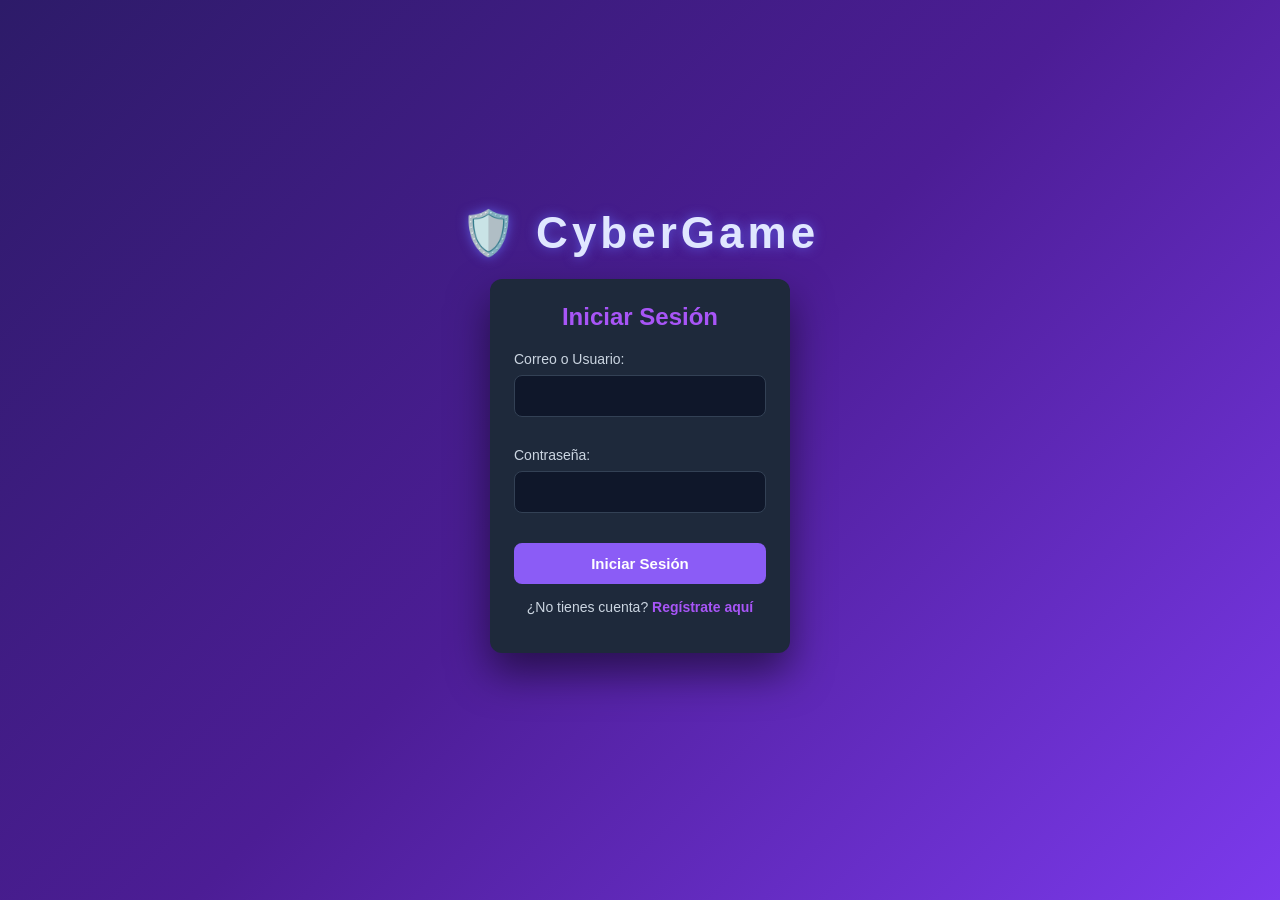
==== login.html @ d9fd7ef6 "Add files via upload" ====
<!DOCTYPE html>
<html lang="es">
<head>
    <meta charset="UTF-8">
    <meta name="viewport" content="width=device-width, initial-scale=1.0">
    <title>CyberGame - Login</title>
    <link rel="stylesheet" href="style.css">
</head>
<body>
    <div class="container">
        <h1 id="main-title">🛡️ CyberGame</h1>
        
        <div class="card">
            <h2>Iniciar Sesión</h2>
            
            <form id="loginForm" method="POST" action="login.php">
                <div class="form-group">
                    <label for="identidad">Correo o Usuario:</label>
                    <input type="text" id="identidad" name="identidad" required>
                </div>

                <div class="form-group">
                    <label for="password">Contraseña:</label>
                    <input type="password" id="password" name="password" required>
                </div>

                <button type="submit" class="btn">Iniciar Sesión</button>
            </form>

            <p class="toggle-text">
                ¿No tienes cuenta? <a href="register.html">Regístrate aquí</a>
            </p>
        </div>

        <div id="error-message" style="color: #ff6b6b; text-align: center; margin-top: 20px;"></div>
    </div>

    <script>
        (function mostrarErrorDesdeURL() {
            const params = new URLSearchParams(window.location.search);
            const error = params.get('error');
            if (!error) return;

            const errorElement = document.getElementById('error-message');
            errorElement.textContent = error;
        })();
    </script>
</body>
</html>
---- style.css ----
* {
    box-sizing: border-box;
    font-family: 'Segoe UI', Tahoma, sans-serif;
}

/* Fondo degradado, centrado total del contenido */
body {
    margin: 0;
    min-height: 100vh;
    background: linear-gradient(135deg, #2d1b69, #4c1d95, #7c3aed);
    display: flex;
    flex-direction: column;
    align-items: center;
    justify-content: center;
    gap: 20px;
    padding: 20px;
}


/* Título grande del sistema / juego */
#main-title {
    font-size: 44px;
    font-weight: 900;
    color: #e0e7ff;
    margin: 0;
    text-shadow: 0 0 12px rgba(99, 102, 241, 0.8);
    letter-spacing: 4px;
}

/* ================================
   CONTENEDOR PRINCIPAL (CARD)
   ================================ */

/* Caja principal para login, registro, configuración */
.card {
    background: #1e293b;
    width: 300px;
    padding: 24px;
    border-radius: 12px;
    box-shadow: 0 20px 40px rgba(0,0,0,0.5);
    color: white;
}

/* Títulos y subtítulos */
.title {
    text-align: center;
    font-size: 26px;
    font-weight: bold;
    color: #a855f7;
    margin-bottom: 5px;
}

.subtitle {
    text-align: center;
    font-size: 16px;
    margin-bottom: 25px;
}

input {
    width: 100%;
    padding: 12px;
    margin-bottom: 15px;
    border-radius: 8px;
    border: none;
    background: #0f172a;
    color: white;
    font-size: 14px;
}

input::placeholder {
    color: #94a3b8;
}

/* ================================
   BOTONES
   ================================ */

/* Botón principal */
button {
    width: 100%;
    padding: 12px;
    border: none;
    border-radius: 8px;
    background: #8b5cf6;
    color: white;
    font-size: 15px;
    font-weight: bold;
    cursor: pointer;
    transition: background 0.3s;
}

/* Hover del botón */
button:hover {
    background: #7c3aed;
}

/* ================================
   ENLACES TIPO TEXTO
   ================================ */

/* Texto clickeable para cambiar vistas */
.link {
    text-align: center;
    margin-top: 15px;
    font-size: 14px;
    color: #c4b5fd;
    cursor: pointer;
}

/* Hover del link */
.link:hover {
    text-decoration: underline;
}

/* ================================
   UTILIDAD PARA OCULTAR ELEMENTOS
   ================================ */

/* Clase para ocultar secciones */
.hidden {
    display: none;
}

/* Estadísticas */
.stat-row {
    display: flex;
    align-items: center;
    justify-content: space-between;
    margin-bottom: 12px;
    gap: 10px;
}

.stat-row label {
    flex: 0 0 40%;
    font-size: 18px;
    font-weight: 600;
    color: #f8fafc;
}

.stat-row-controls {
    display: flex;
    align-items: center;
    gap: 8px;
    flex: 1;
    justify-content: flex-end;
}

.stat-input-group {
    display: flex;
    align-items: center;
    background: #0f172a;
    border: 1px solid #334155;
    border-radius: 8px;
    padding: 8px;
    gap: 6px;
    min-width: 140px;
    max-width: 170px;
}

.stat-input-group input {
    width: 100%;
    border: none;
    background: transparent;
    padding: 0 10px;
    color: white;
    font-size: 18px;
    font-weight: 600;
    text-align: center;
    outline: none;
    appearance: textfield;
    -webkit-appearance: none;
    -moz-appearance: textfield;
}

/* ================================
   ELIMINAR SPINNERS NATIVOS
   ================================ */

/* Quita flechas por defecto del input number */
input[type=number]::-webkit-outer-spin-button,
input[type=number]::-webkit-inner-spin-button,
.stat-input-group input[type=number]::-webkit-outer-spin-button,
.stat-input-group input[type=number]::-webkit-inner-spin-button {
    -webkit-appearance: none;
    display: none;
    margin: 0;
}

input[type=number]::-moz-number-spin-box {
    display: none;
}

input[type=number]::-moz-focus-inner {
    border: 0;
}

/* ================================
   FLECHAS PERSONALIZADAS
   ================================ */

/* Contenedor de botones subir/bajar */
.number-arrows {
    display: flex;
    flex-direction: column;
    align-items: center;
    justify-content: center;
    gap: 2px;
    background: #334155;
    border-radius: 8px;
    padding: 3px;
    min-width: 30px;
}

/* Botones individuales */
.number-arrows button {
    width: 24px;
    height: 20px;
    border: none;
    border-radius: 4px;
    background: #0f172a;
    color: #e2e8f0;
    cursor: pointer;
    font-size: 12px;
    padding: 0;
    line-height: 1;
}

/* Hover de flechas */
.number-arrows button:hover {
    background: #212f49;
}

/* ================================
   PANEL DE AJUSTE CON SELECT
   ================================ */

/* Contenedor del select */
.adjust-panel {
    display: flex;
    align-items: center;
    gap: 10px;
    margin: 10px 0;
}

/* Select personalizado */
.adjust-panel select {
    flex: 1;
    border-radius: 8px;
    border: 1px solid #334155;
    background: #0f172a;
    color: white;
    padding: 8px;
}

/* ================================
   UNIDADES Y TEXTO FINAL
   ================================ */

/* Unidad de medida del input */
.stat-input-group .unit {
    color: #94a3b8;
    font-size: 14px;
    margin-left: 4px;
    white-space: nowrap;
}

/* Texto pequeño inferior */
.footer-text {
    text-align: center;
    margin-top: 20px;
    font-size: 12px;
    color: #94a3b8;
}

/* ================================
   MENÚ PRINCIPAL
   ================================ */

/* Contenedor del menú */
.menu-opciones {
    display: flex;
    flex-direction: column;
    gap: 12px;
    margin: 25px 0;
}

/* Botones del menú */
.menu-btn {
    display: flex;
    align-items: center;
    justify-content: center;
    gap: 10px;
    width: 100%;
    padding: 14px;
    border: none;
    border-radius: 8px;
    background: linear-gradient(135deg, #8b5cf6, #7c3aed);
    color: white;
    font-size: 16px;
    font-weight: 600;
    cursor: pointer;
    transition: all 0.3s ease;
    box-shadow: 0 4px 12px rgba(139, 92, 246, 0.3);
}

/* Hover del botón menú */
.menu-btn:hover {
    background: linear-gradient(135deg, #9d70f9, #8b5cf6);
    transform: translateY(-2px);
    box-shadow: 0 6px 16px rgba(139, 92, 246, 0.5);
}

/* Botón cerrar sesión */
.logout-btn {
    background: linear-gradient(135deg, #ef4444, #dc2626);
    box-shadow: 0 4px 12px rgba(239, 68, 68, 0.3);
}

/* Hover del botón cerrar sesión */
.logout-btn:hover {
    background: linear-gradient(135deg, #f87171, #ef4444);
    box-shadow: 0 6px 16px rgba(239, 68, 68, 0.5);
}

/* Emoji del menú */
.menu-btn span {
    font-size: 18px;
}

/* ================================
   FORMULARIOS
   ================================ */

/* Contenedor general */
.container {
    display: flex;
    flex-direction: column;
    align-items: center;
    gap: 20px;
}

/* Grupo de formulario */
.form-group {
    margin-bottom: 15px;
}

/* Label personalizado */
.form-group label {
    display: block;
    margin-bottom: 8px;
    font-size: 14px;
    color: #cbd5e1;
    font-weight: 500;
}

/* Inputs en formularios */
.form-group input {
    width: 100%;
    padding: 12px;
    border-radius: 8px;
    border: 1px solid #334155;
    background: #0f172a;
    color: white;
    font-size: 14px;
    transition: border-color 0.3s;
}

.form-group input:focus {
    outline: none;
    border-color: #8b5cf6;
    box-shadow: 0 0 8px rgba(139, 92, 246, 0.3);
}

/* Título h2 en card */
.card h2 {
    text-align: center;
    font-size: 24px;
    color: #a855f7;
    margin: 0 0 20px 0;
}

/* Enlace toggle (Login/Registro) */
.toggle-text {
    text-align: center;
    margin-top: 15px;
    font-size: 14px;
    color: #cbd5e1;
}

.toggle-text a {
    color: #a855f7;
    text-decoration: none;
    font-weight: 600;
    transition: color 0.3s;
}

.toggle-text a:hover {
    color: #c084fc;
    text-decoration: underline;
}
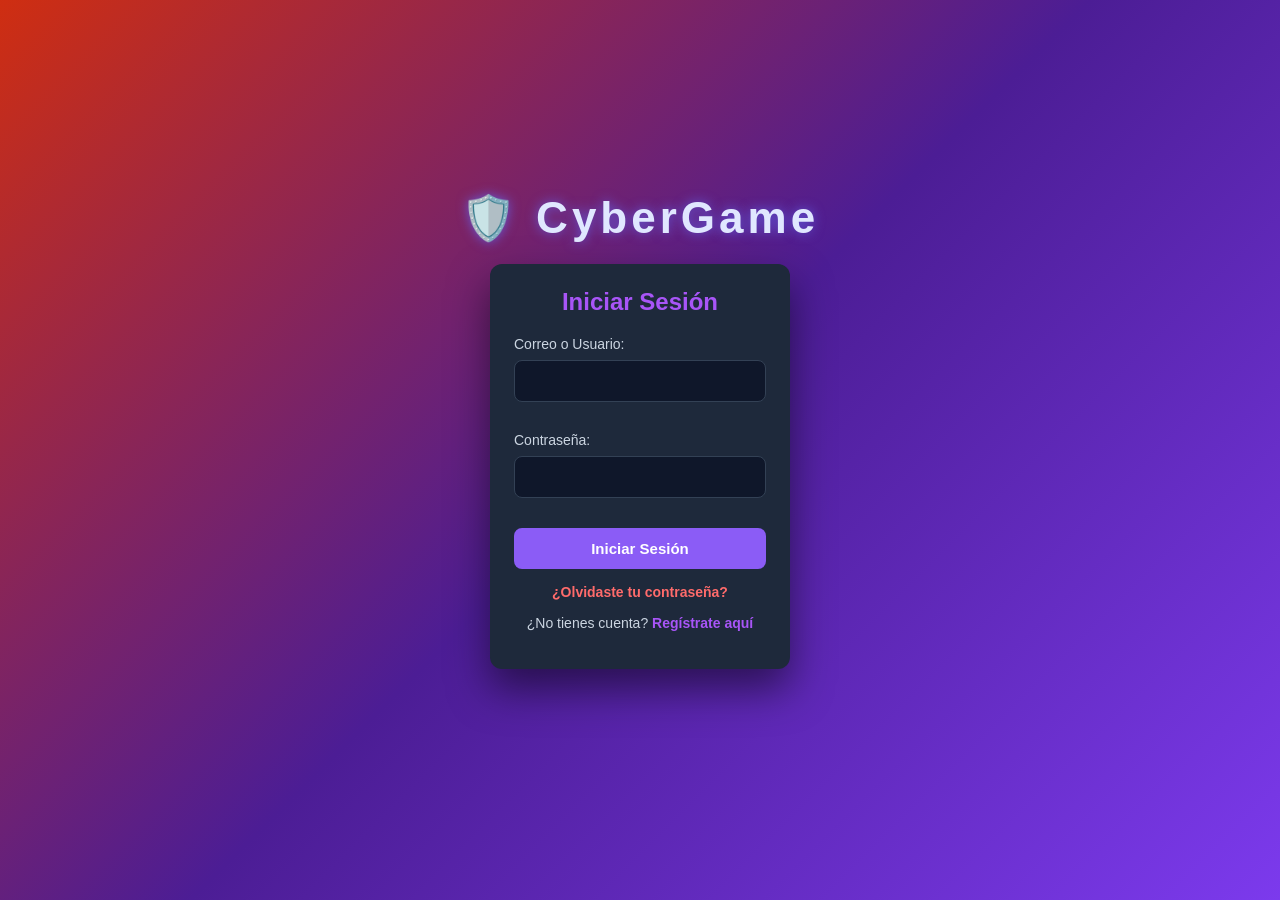
==== commit ca56fcb4: "si" ====
--- a/login.html
+++ b/login.html
@@ -25,6 +25,10 @@
                 </div>
 
                 <button type="submit" class="btn">Iniciar Sesión</button>
+            
+            <p class="toggle-text" style="margin-top: 15px;">
+                <a href="forgot.html" style="color: #ff6b6b; cursor: pointer;">¿Olvidaste tu contraseña?</a>
+            </p>
             </form>
 
             <p class="toggle-text">
--- a/style.css
+++ b/style.css
@@ -7,7 +7,7 @@
 body {
     margin: 0;
     min-height: 100vh;
-    background: linear-gradient(135deg, #2d1b69, #4c1d95, #7c3aed);
+    background: linear-gradient(135deg, #cf2e11, #4c1d95, #7c3aed);
     display: flex;
     flex-direction: column;
     align-items: center;
@@ -76,7 +76,7 @@
    ================================ */
 
 /* Botón principal */
-button {
+.btn, button[type="submit"], button[type="button"]:not(.card-controls button) {
     width: 100%;
     padding: 12px;
     border: none;
@@ -90,7 +90,7 @@
 }
 
 /* Hover del botón */
-button:hover {
+.btn:hover, button[type="submit"]:hover, button[type="button"]:not(.card-controls button):hover {
     background: #7c3aed;
 }
 
@@ -121,55 +121,13 @@
     display: none;
 }
 
-/* Estadísticas */
-.stat-row {
-    display: flex;
-    align-items: center;
-    justify-content: space-between;
-    margin-bottom: 12px;
-    gap: 10px;
-}
-
-.stat-row label {
-    flex: 0 0 40%;
-    font-size: 18px;
-    font-weight: 600;
-    color: #f8fafc;
-}
-
-.stat-row-controls {
-    display: flex;
-    align-items: center;
-    gap: 8px;
-    flex: 1;
-    justify-content: flex-end;
-}
-
-.stat-input-group {
-    display: flex;
-    align-items: center;
-    background: #0f172a;
-    border: 1px solid #334155;
-    border-radius: 8px;
-    padding: 8px;
-    gap: 6px;
-    min-width: 140px;
-    max-width: 170px;
-}
-
-.stat-input-group input {
-    width: 100%;
-    border: none;
-    background: transparent;
-    padding: 0 10px;
-    color: white;
-    font-size: 18px;
-    font-weight: 600;
-    text-align: center;
-    outline: none;
-    appearance: textfield;
-    -webkit-appearance: none;
-    -moz-appearance: textfield;
+/* Pasos de recuperación de contraseña */
+.recovery-step {
+    display: block;
+}
+
+.recovery-step.hidden {
+    display: none;
 }
 
 /* ================================
@@ -178,9 +136,7 @@
 
 /* Quita flechas por defecto del input number */
 input[type=number]::-webkit-outer-spin-button,
-input[type=number]::-webkit-inner-spin-button,
-.stat-input-group input[type=number]::-webkit-outer-spin-button,
-.stat-input-group input[type=number]::-webkit-inner-spin-button {
+input[type=number]::-webkit-inner-spin-button {
     -webkit-appearance: none;
     display: none;
     margin: 0;
@@ -192,84 +148,6 @@
 
 input[type=number]::-moz-focus-inner {
     border: 0;
-}
-
-/* ================================
-   FLECHAS PERSONALIZADAS
-   ================================ */
-
-/* Contenedor de botones subir/bajar */
-.number-arrows {
-    display: flex;
-    flex-direction: column;
-    align-items: center;
-    justify-content: center;
-    gap: 2px;
-    background: #334155;
-    border-radius: 8px;
-    padding: 3px;
-    min-width: 30px;
-}
-
-/* Botones individuales */
-.number-arrows button {
-    width: 24px;
-    height: 20px;
-    border: none;
-    border-radius: 4px;
-    background: #0f172a;
-    color: #e2e8f0;
-    cursor: pointer;
-    font-size: 12px;
-    padding: 0;
-    line-height: 1;
-}
-
-/* Hover de flechas */
-.number-arrows button:hover {
-    background: #212f49;
-}
-
-/* ================================
-   PANEL DE AJUSTE CON SELECT
-   ================================ */
-
-/* Contenedor del select */
-.adjust-panel {
-    display: flex;
-    align-items: center;
-    gap: 10px;
-    margin: 10px 0;
-}
-
-/* Select personalizado */
-.adjust-panel select {
-    flex: 1;
-    border-radius: 8px;
-    border: 1px solid #334155;
-    background: #0f172a;
-    color: white;
-    padding: 8px;
-}
-
-/* ================================
-   UNIDADES Y TEXTO FINAL
-   ================================ */
-
-/* Unidad de medida del input */
-.stat-input-group .unit {
-    color: #94a3b8;
-    font-size: 14px;
-    margin-left: 4px;
-    white-space: nowrap;
-}
-
-/* Texto pequeño inferior */
-.footer-text {
-    text-align: center;
-    margin-top: 20px;
-    font-size: 12px;
-    color: #94a3b8;
 }
 
 /* ================================
@@ -397,4 +275,447 @@
 .toggle-text a:hover {
     color: #c084fc;
     text-decoration: underline;
+}
+
+/* ================================
+   HISTORIAL
+   ================================ */
+
+.history-body {
+    justify-content: flex-start;
+    align-items: stretch;
+    min-height: 100vh;
+}
+
+.history-page {
+    width: min(1180px, 100%);
+    gap: 18px;
+}
+
+.history-shell {
+    width: 100%;
+    padding: 24px;
+}
+
+.history-topbar {
+    display: flex;
+    justify-content: space-between;
+    align-items: flex-start;
+    gap: 16px;
+    margin-bottom: 18px;
+}
+
+.history-topbar h2,
+.history-panel-block h3,
+.history-panel-block h4 {
+    margin: 0;
+    color: #f8fafc;
+}
+
+.history-topbar p {
+    margin: 6px 0 0;
+    color: #cbd5e1;
+}
+
+.history-actions {
+    display: flex;
+    flex-direction: column;
+    gap: 10px;
+    min-width: 210px;
+}
+
+.history-actions .menu-btn {
+    text-decoration: none;
+}
+
+.history-menu {
+    display: grid;
+    grid-template-columns: repeat(4, minmax(0, 1fr));
+    gap: 10px;
+    margin-bottom: 18px;
+}
+
+.history-menu-item {
+    display: flex;
+    align-items: center;
+    justify-content: center;
+    text-align: center;
+    min-height: 56px;
+    padding: 12px;
+    border-radius: 10px;
+    background: #0f172a;
+    border: 1px solid #334155;
+    color: #e2e8f0;
+    text-decoration: none;
+    font-weight: 600;
+    cursor: pointer;
+    font: inherit;
+    appearance: none;
+    -webkit-appearance: none;
+    transition: transform 0.2s ease, border-color 0.2s ease;
+}
+
+.history-menu-item:hover,
+.history-menu-item.is-active {
+    transform: translateY(-1px);
+    border-color: #8b5cf6;
+}
+
+.history-summary-grid {
+    display: grid;
+    grid-template-columns: repeat(4, minmax(0, 1fr));
+    gap: 12px;
+    margin-bottom: 18px;
+}
+
+.history-summary-card,
+.history-landing-card,
+.history-action-card,
+.history-panel-block,
+.ranking-item {
+    background: #0f172a;
+    border: 1px solid #334155;
+    border-radius: 14px;
+    padding: 16px;
+}
+
+.history-summary-card span,
+.history-summary-card strong,
+.history-action-card span,
+.ranking-main span,
+.ranking-stats span,
+.event-kicker,
+.event-meta,
+.history-item-meta span,
+.history-item-stats span {
+    display: block;
+}
+
+.history-summary-card span,
+.history-action-card span,
+.ranking-main span,
+.ranking-stats span,
+.history-item-meta span,
+.history-item-stats span,
+.event-kicker,
+.event-meta,
+.event-date {
+    color: #94a3b8;
+    font-size: 12px;
+    text-transform: uppercase;
+    letter-spacing: 0.05em;
+}
+
+.history-summary-card strong {
+    margin-top: 8px;
+    font-size: 28px;
+    color: #f8fafc;
+}
+
+.history-landing {
+    display: grid;
+    gap: 14px;
+}
+
+.history-landing-grid,
+.ranking-list,
+.history-list,
+.history-events {
+    display: flex;
+    flex-direction: column;
+    gap: 12px;
+}
+
+.history-landing-grid {
+    display: grid;
+    grid-template-columns: repeat(3, minmax(0, 1fr));
+}
+
+.history-action-card {
+    text-decoration: none;
+    color: inherit;
+}
+
+.history-action-card strong {
+    display: block;
+    color: #f8fafc;
+    margin-bottom: 6px;
+}
+
+.history-panel-block {
+    margin-top: 14px;
+}
+
+.history-detail-summary {
+    display: grid;
+    grid-template-columns: repeat(4, minmax(0, 1fr));
+    gap: 12px;
+    margin-top: 12px;
+}
+
+.history-detail-summary-small {
+    grid-template-columns: repeat(6, minmax(0, 1fr));
+}
+
+.history-detail-summary div,
+.event-grid div,
+.ranking-stats div {
+    background: #111827;
+    border: 1px solid #334155;
+    border-radius: 12px;
+    padding: 12px;
+}
+
+.history-detail-summary strong,
+.event-grid strong,
+.ranking-stats strong {
+    display: block;
+    margin-top: 6px;
+    color: #f8fafc;
+    line-height: 1.4;
+}
+
+.history-item,
+.history-event,
+.ranking-item {
+    text-decoration: none;
+    color: inherit;
+}
+
+.history-item {
+    display: block;
+    background: #0f172a;
+    border: 1px solid #334155;
+    border-radius: 14px;
+    padding: 16px;
+}
+
+.history-item-subtitle {
+    display: flex;
+    flex-wrap: wrap;
+    gap: 8px;
+    margin-top: 6px;
+    color: #94a3b8;
+    font-size: 12px;
+}
+
+.history-item-grid {
+    display: grid;
+    grid-template-columns: repeat(4, minmax(0, 1fr));
+    gap: 10px;
+    margin-top: 14px;
+}
+
+.history-item-grid div {
+    background: #111827;
+    border: 1px solid #334155;
+    border-radius: 12px;
+    padding: 12px;
+}
+
+.history-item-grid span {
+    display: block;
+    color: #94a3b8;
+    font-size: 12px;
+    text-transform: uppercase;
+    letter-spacing: 0.05em;
+}
+
+.history-item-grid strong {
+    display: block;
+    margin-top: 6px;
+    color: #f8fafc;
+    line-height: 1.4;
+}
+
+.history-item-actions {
+    display: flex;
+    justify-content: flex-end;
+    margin-top: 14px;
+}
+
+.history-item-button {
+    display: inline-flex;
+    align-items: center;
+    justify-content: center;
+    padding: 10px 14px;
+    border-radius: 10px;
+    background: linear-gradient(135deg, #8b5cf6, #7c3aed);
+    color: #ffffff;
+    text-decoration: none;
+    font-weight: 700;
+    border: none;
+    box-shadow: 0 4px 12px rgba(139, 92, 246, 0.25);
+}
+
+.history-item-button:hover {
+    background: linear-gradient(135deg, #9d70f9, #8b5cf6);
+}
+
+.history-item.is-active,
+.ranking-item:hover,
+.history-item:hover {
+    border-color: #8b5cf6;
+    box-shadow: 0 0 0 1px rgba(139, 92, 246, 0.25);
+}
+
+.history-item-head,
+.history-event-head,
+.ranking-item {
+    display: flex;
+    gap: 12px;
+}
+
+.history-item-head,
+.history-event-head {
+    justify-content: space-between;
+    align-items: flex-start;
+    margin-bottom: 10px;
+}
+
+.history-item-meta,
+.history-item-stats,
+.event-grid,
+.ranking-stats {
+    display: flex;
+    flex-wrap: wrap;
+    gap: 10px;
+}
+
+.history-item-meta span,
+.history-item-stats span {
+    background: #111827;
+    border: 1px solid #334155;
+    border-radius: 999px;
+    padding: 6px 10px;
+}
+
+.status-pill {
+    display: inline-flex;
+    align-items: center;
+    justify-content: center;
+    padding: 6px 10px;
+    border-radius: 999px;
+    font-size: 12px;
+    font-weight: 700;
+}
+
+.estado-ganada {
+    background: rgba(34, 197, 94, 0.15);
+    color: #86efac;
+}
+
+.estado-perdida {
+    background: rgba(239, 68, 68, 0.15);
+    color: #fca5a5;
+}
+
+.estado-en-curso {
+    background: rgba(148, 163, 184, 0.16);
+    color: #e2e8f0;
+}
+
+.history-empty {
+    background: #0f172a;
+    border: 1px dashed #334155;
+    border-radius: 14px;
+    padding: 18px;
+    color: #cbd5e1;
+    text-align: center;
+}
+
+.history-event {
+    background: #0f172a;
+    border: 1px solid #334155;
+    border-radius: 14px;
+    padding: 16px;
+}
+
+.event-meta {
+    text-align: right;
+}
+
+.event-text {
+    margin: 0 0 14px;
+    color: #e2e8f0;
+    line-height: 1.6;
+}
+
+.ranking-item {
+    justify-content: space-between;
+    align-items: center;
+    flex-wrap: wrap;
+}
+
+.ranking-position {
+    min-width: 48px;
+    min-height: 48px;
+    border-radius: 999px;
+    background: linear-gradient(135deg, #8b5cf6, #7c3aed);
+    display: flex;
+    align-items: center;
+    justify-content: center;
+    font-weight: 800;
+    color: white;
+}
+
+.ranking-main {
+    flex: 1;
+    min-width: 180px;
+}
+
+.ranking-main strong {
+    color: #f8fafc;
+    font-size: 18px;
+}
+
+.ranking-stats div {
+    min-width: 110px;
+}
+
+@media (max-width: 1100px) {
+    .history-menu,
+    .history-summary-grid,
+    .history-landing-grid,
+    .history-detail-summary,
+    .history-detail-summary-small,
+    .history-item-grid {
+        grid-template-columns: 1fr 1fr;
+    }
+
+    .history-item-head,
+    .history-event-head,
+    .ranking-item {
+        align-items: flex-start;
+    }
+}
+
+@media (max-width: 720px) {
+    .history-topbar,
+    .ranking-item {
+        flex-direction: column;
+    }
+
+    .history-menu,
+    .history-summary-grid,
+    .history-landing-grid,
+    .history-detail-summary,
+    .history-detail-summary-small,
+    .history-item-grid {
+        grid-template-columns: 1fr;
+    }
+
+    .history-shell {
+        padding: 18px;
+    }
+
+    .history-actions {
+        flex-direction: row;
+        flex-wrap: wrap;
+        min-width: 0;
+    }
+
+    .event-meta {
+        text-align: left;
+    }
 }
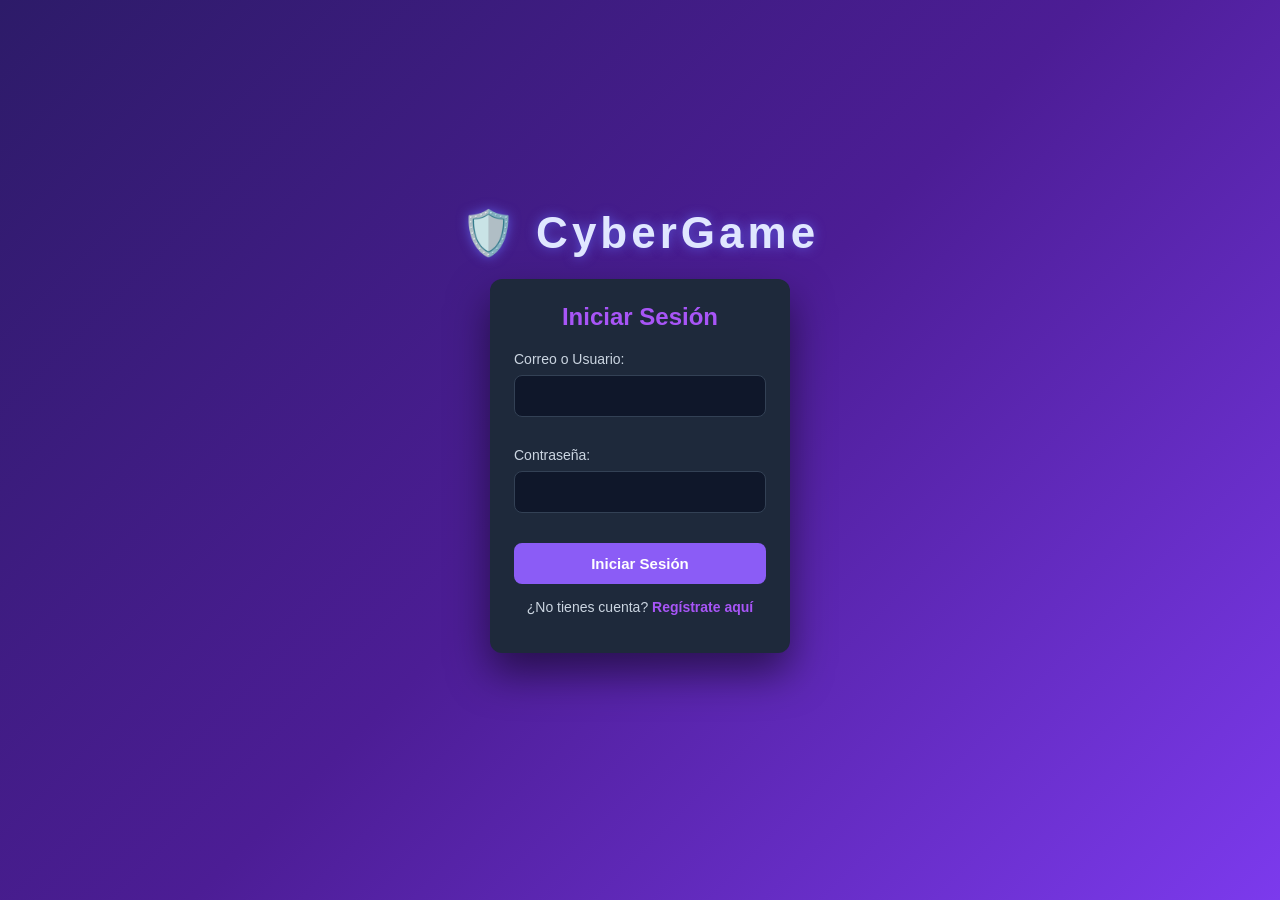
==== commit 719d689a: "Add files via upload" ====
--- a/login.html
+++ b/login.html
@@ -25,10 +25,6 @@
                 </div>
 
                 <button type="submit" class="btn">Iniciar Sesión</button>
-            
-            <p class="toggle-text" style="margin-top: 15px;">
-                <a href="forgot.html" style="color: #ff6b6b; cursor: pointer;">¿Olvidaste tu contraseña?</a>
-            </p>
             </form>
 
             <p class="toggle-text">
--- a/style.css
+++ b/style.css
@@ -7,7 +7,7 @@
 body {
     margin: 0;
     min-height: 100vh;
-    background: linear-gradient(135deg, #cf2e11, #4c1d95, #7c3aed);
+    background: linear-gradient(135deg, #2d1b69, #4c1d95, #7c3aed);
     display: flex;
     flex-direction: column;
     align-items: center;
@@ -76,7 +76,7 @@
    ================================ */
 
 /* Botón principal */
-.btn, button[type="submit"], button[type="button"]:not(.card-controls button) {
+button {
     width: 100%;
     padding: 12px;
     border: none;
@@ -90,7 +90,7 @@
 }
 
 /* Hover del botón */
-.btn:hover, button[type="submit"]:hover, button[type="button"]:not(.card-controls button):hover {
+button:hover {
     background: #7c3aed;
 }
 
@@ -121,13 +121,55 @@
     display: none;
 }
 
-/* Pasos de recuperación de contraseña */
-.recovery-step {
-    display: block;
-}
-
-.recovery-step.hidden {
-    display: none;
+/* Estadísticas */
+.stat-row {
+    display: flex;
+    align-items: center;
+    justify-content: space-between;
+    margin-bottom: 12px;
+    gap: 10px;
+}
+
+.stat-row label {
+    flex: 0 0 40%;
+    font-size: 18px;
+    font-weight: 600;
+    color: #f8fafc;
+}
+
+.stat-row-controls {
+    display: flex;
+    align-items: center;
+    gap: 8px;
+    flex: 1;
+    justify-content: flex-end;
+}
+
+.stat-input-group {
+    display: flex;
+    align-items: center;
+    background: #0f172a;
+    border: 1px solid #334155;
+    border-radius: 8px;
+    padding: 8px;
+    gap: 6px;
+    min-width: 140px;
+    max-width: 170px;
+}
+
+.stat-input-group input {
+    width: 100%;
+    border: none;
+    background: transparent;
+    padding: 0 10px;
+    color: white;
+    font-size: 18px;
+    font-weight: 600;
+    text-align: center;
+    outline: none;
+    appearance: textfield;
+    -webkit-appearance: none;
+    -moz-appearance: textfield;
 }
 
 /* ================================
@@ -136,7 +178,9 @@
 
 /* Quita flechas por defecto del input number */
 input[type=number]::-webkit-outer-spin-button,
-input[type=number]::-webkit-inner-spin-button {
+input[type=number]::-webkit-inner-spin-button,
+.stat-input-group input[type=number]::-webkit-outer-spin-button,
+.stat-input-group input[type=number]::-webkit-inner-spin-button {
     -webkit-appearance: none;
     display: none;
     margin: 0;
@@ -148,6 +192,84 @@
 
 input[type=number]::-moz-focus-inner {
     border: 0;
+}
+
+/* ================================
+   FLECHAS PERSONALIZADAS
+   ================================ */
+
+/* Contenedor de botones subir/bajar */
+.number-arrows {
+    display: flex;
+    flex-direction: column;
+    align-items: center;
+    justify-content: center;
+    gap: 2px;
+    background: #334155;
+    border-radius: 8px;
+    padding: 3px;
+    min-width: 30px;
+}
+
+/* Botones individuales */
+.number-arrows button {
+    width: 24px;
+    height: 20px;
+    border: none;
+    border-radius: 4px;
+    background: #0f172a;
+    color: #e2e8f0;
+    cursor: pointer;
+    font-size: 12px;
+    padding: 0;
+    line-height: 1;
+}
+
+/* Hover de flechas */
+.number-arrows button:hover {
+    background: #212f49;
+}
+
+/* ================================
+   PANEL DE AJUSTE CON SELECT
+   ================================ */
+
+/* Contenedor del select */
+.adjust-panel {
+    display: flex;
+    align-items: center;
+    gap: 10px;
+    margin: 10px 0;
+}
+
+/* Select personalizado */
+.adjust-panel select {
+    flex: 1;
+    border-radius: 8px;
+    border: 1px solid #334155;
+    background: #0f172a;
+    color: white;
+    padding: 8px;
+}
+
+/* ================================
+   UNIDADES Y TEXTO FINAL
+   ================================ */
+
+/* Unidad de medida del input */
+.stat-input-group .unit {
+    color: #94a3b8;
+    font-size: 14px;
+    margin-left: 4px;
+    white-space: nowrap;
+}
+
+/* Texto pequeño inferior */
+.footer-text {
+    text-align: center;
+    margin-top: 20px;
+    font-size: 12px;
+    color: #94a3b8;
 }
 
 /* ================================
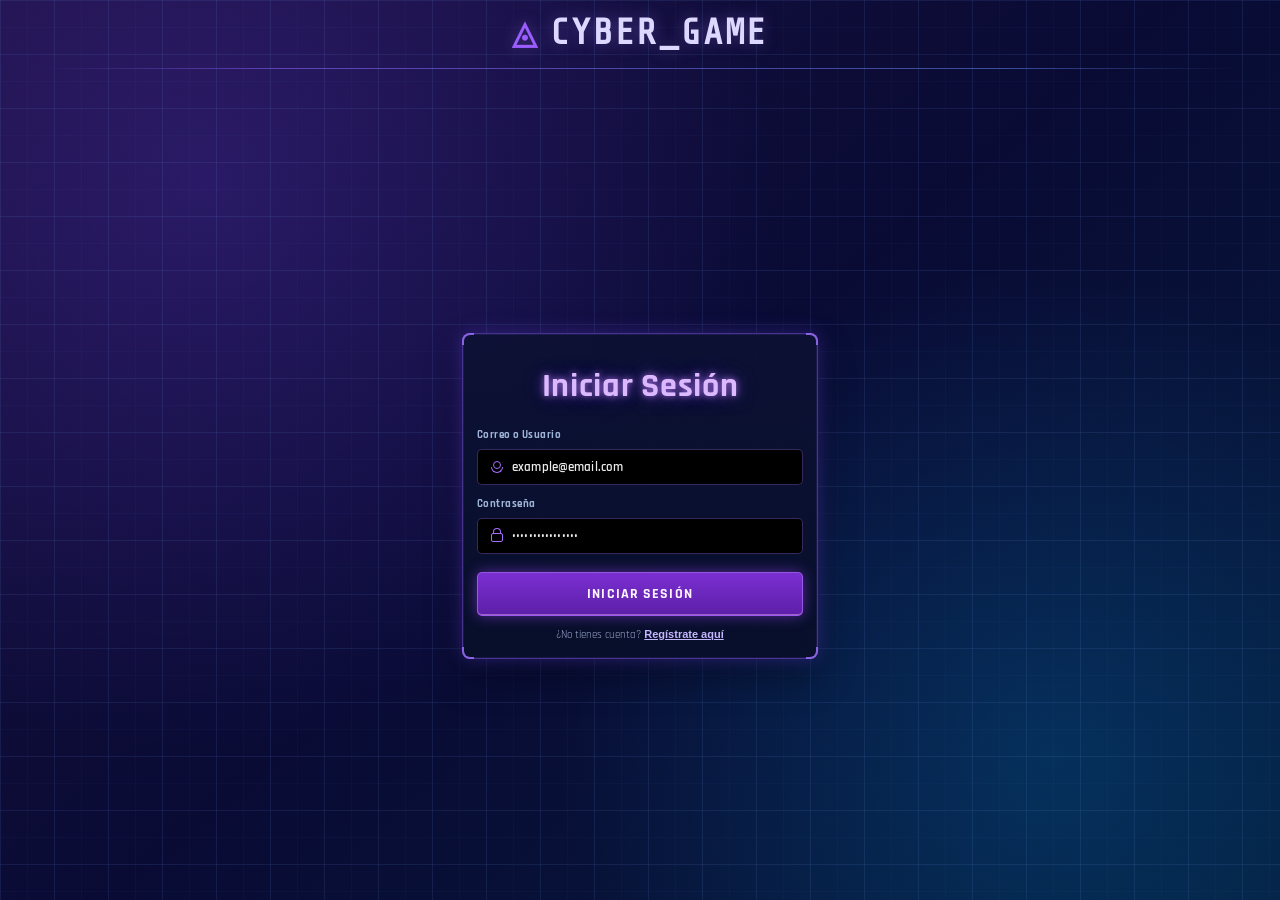
==== commit b6d3dc05: "new" ====
--- a/login.html
+++ b/login.html
@@ -5,23 +5,39 @@
     <meta name="viewport" content="width=device-width, initial-scale=1.0">
     <title>CyberGame - Login</title>
     <link rel="stylesheet" href="style.css">
+    <link rel="stylesheet" href="login.css">
+    <link rel="preconnect" href="https://fonts.googleapis.com">
+    <link rel="preconnect" href="https://fonts.gstatic.com" crossorigin>
+    <link href="https://fonts.googleapis.com/css2?family=Rajdhani:wght@500;600;700;800&family=Share+Tech+Mono&display=swap" rel="stylesheet">
 </head>
-<body>
-    <div class="container">
-        <h1 id="main-title">🛡️ CyberGame</h1>
-        
-        <div class="card">
+<body class="login-page">
+    <div class="login-grid-overlay" aria-hidden="true"></div>
+    <div class="container login-shell">
+        <h1 id="main-title"><span class="brand-shield">◬</span> CYBER_GAME</h1>
+
+        <div class="card login-card">
+            <div class="corner corner-tl" aria-hidden="true"></div>
+            <div class="corner corner-tr" aria-hidden="true"></div>
+            <div class="corner corner-bl" aria-hidden="true"></div>
+            <div class="corner corner-br" aria-hidden="true"></div>
+
             <h2>Iniciar Sesión</h2>
             
             <form id="loginForm" method="POST" action="login.php">
                 <div class="form-group">
-                    <label for="identidad">Correo o Usuario:</label>
-                    <input type="text" id="identidad" name="identidad" required>
+                    <label for="identidad">Correo o Usuario</label>
+                    <div class="input-wrap">
+                        <span class="input-icon input-icon-user" aria-hidden="true"></span>
+                        <input type="text" id="identidad" name="identidad" required placeholder="example@email.com" style="background:#000;color:#fff;-webkit-text-fill-color:#fff;caret-color:#fff;">
+                    </div>
                 </div>
 
                 <div class="form-group">
-                    <label for="password">Contraseña:</label>
-                    <input type="password" id="password" name="password" required>
+                    <label for="password">Contraseña</label>
+                    <div class="input-wrap">
+                        <span class="input-icon input-icon-lock" aria-hidden="true"></span>
+                        <input type="password" id="password" name="password" required placeholder="••••••••••••••••" style="background:#000;color:#fff;-webkit-text-fill-color:#fff;caret-color:#fff;">
+                    </div>
                 </div>
 
                 <button type="submit" class="btn">Iniciar Sesión</button>
--- a/style.css
+++ b/style.css
@@ -1,843 +1,1294 @@
-* {
-    box-sizing: border-box;
-    font-family: 'Segoe UI', Tahoma, sans-serif;
-}
-
-/* Fondo degradado, centrado total del contenido */
-body {
-    margin: 0;
-    min-height: 100vh;
-    background: linear-gradient(135deg, #2d1b69, #4c1d95, #7c3aed);
-    display: flex;
-    flex-direction: column;
-    align-items: center;
-    justify-content: center;
-    gap: 20px;
-    padding: 20px;
-}
-
-
-/* Título grande del sistema / juego */
-#main-title {
-    font-size: 44px;
-    font-weight: 900;
-    color: #e0e7ff;
-    margin: 0;
-    text-shadow: 0 0 12px rgba(99, 102, 241, 0.8);
-    letter-spacing: 4px;
-}
-
-/* ================================
-   CONTENEDOR PRINCIPAL (CARD)
-   ================================ */
-
-/* Caja principal para login, registro, configuración */
-.card {
-    background: #1e293b;
-    width: 300px;
-    padding: 24px;
-    border-radius: 12px;
-    box-shadow: 0 20px 40px rgba(0,0,0,0.5);
-    color: white;
-}
-
-/* Títulos y subtítulos */
-.title {
-    text-align: center;
-    font-size: 26px;
-    font-weight: bold;
-    color: #a855f7;
-    margin-bottom: 5px;
-}
-
-.subtitle {
-    text-align: center;
-    font-size: 16px;
-    margin-bottom: 25px;
-}
-
-input {
-    width: 100%;
-    padding: 12px;
-    margin-bottom: 15px;
-    border-radius: 8px;
-    border: none;
-    background: #0f172a;
-    color: white;
-    font-size: 14px;
-}
-
-input::placeholder {
-    color: #94a3b8;
-}
-
-/* ================================
-   BOTONES
-   ================================ */
-
-/* Botón principal */
-button {
-    width: 100%;
-    padding: 12px;
-    border: none;
-    border-radius: 8px;
-    background: #8b5cf6;
-    color: white;
-    font-size: 15px;
-    font-weight: bold;
-    cursor: pointer;
-    transition: background 0.3s;
-}
-
-/* Hover del botón */
-button:hover {
-    background: #7c3aed;
-}
-
-/* ================================
-   ENLACES TIPO TEXTO
-   ================================ */
-
-/* Texto clickeable para cambiar vistas */
-.link {
-    text-align: center;
-    margin-top: 15px;
-    font-size: 14px;
-    color: #c4b5fd;
-    cursor: pointer;
-}
-
-/* Hover del link */
-.link:hover {
-    text-decoration: underline;
-}
-
-/* ================================
-   UTILIDAD PARA OCULTAR ELEMENTOS
-   ================================ */
-
-/* Clase para ocultar secciones */
-.hidden {
-    display: none;
-}
-
-/* Estadísticas */
-.stat-row {
-    display: flex;
-    align-items: center;
-    justify-content: space-between;
-    margin-bottom: 12px;
-    gap: 10px;
-}
-
-.stat-row label {
-    flex: 0 0 40%;
-    font-size: 18px;
-    font-weight: 600;
-    color: #f8fafc;
-}
-
-.stat-row-controls {
-    display: flex;
-    align-items: center;
-    gap: 8px;
-    flex: 1;
-    justify-content: flex-end;
-}
-
-.stat-input-group {
-    display: flex;
-    align-items: center;
-    background: #0f172a;
-    border: 1px solid #334155;
-    border-radius: 8px;
-    padding: 8px;
-    gap: 6px;
-    min-width: 140px;
-    max-width: 170px;
-}
-
-.stat-input-group input {
-    width: 100%;
-    border: none;
-    background: transparent;
-    padding: 0 10px;
-    color: white;
-    font-size: 18px;
-    font-weight: 600;
-    text-align: center;
-    outline: none;
-    appearance: textfield;
-    -webkit-appearance: none;
-    -moz-appearance: textfield;
-}
-
-/* ================================
-   ELIMINAR SPINNERS NATIVOS
-   ================================ */
-
-/* Quita flechas por defecto del input number */
-input[type=number]::-webkit-outer-spin-button,
-input[type=number]::-webkit-inner-spin-button,
-.stat-input-group input[type=number]::-webkit-outer-spin-button,
-.stat-input-group input[type=number]::-webkit-inner-spin-button {
-    -webkit-appearance: none;
-    display: none;
-    margin: 0;
-}
-
-input[type=number]::-moz-number-spin-box {
-    display: none;
-}
-
-input[type=number]::-moz-focus-inner {
-    border: 0;
-}
-
-/* ================================
-   FLECHAS PERSONALIZADAS
-   ================================ */
-
-/* Contenedor de botones subir/bajar */
-.number-arrows {
-    display: flex;
-    flex-direction: column;
-    align-items: center;
-    justify-content: center;
-    gap: 2px;
-    background: #334155;
-    border-radius: 8px;
-    padding: 3px;
-    min-width: 30px;
-}
-
-/* Botones individuales */
-.number-arrows button {
-    width: 24px;
-    height: 20px;
-    border: none;
-    border-radius: 4px;
-    background: #0f172a;
-    color: #e2e8f0;
-    cursor: pointer;
-    font-size: 12px;
-    padding: 0;
-    line-height: 1;
-}
-
-/* Hover de flechas */
-.number-arrows button:hover {
-    background: #212f49;
-}
-
-/* ================================
-   PANEL DE AJUSTE CON SELECT
-   ================================ */
-
-/* Contenedor del select */
-.adjust-panel {
-    display: flex;
-    align-items: center;
-    gap: 10px;
-    margin: 10px 0;
-}
-
-/* Select personalizado */
-.adjust-panel select {
-    flex: 1;
-    border-radius: 8px;
-    border: 1px solid #334155;
-    background: #0f172a;
-    color: white;
-    padding: 8px;
-}
-
-/* ================================
-   UNIDADES Y TEXTO FINAL
-   ================================ */
-
-/* Unidad de medida del input */
-.stat-input-group .unit {
-    color: #94a3b8;
-    font-size: 14px;
-    margin-left: 4px;
-    white-space: nowrap;
-}
-
-/* Texto pequeño inferior */
-.footer-text {
-    text-align: center;
-    margin-top: 20px;
-    font-size: 12px;
-    color: #94a3b8;
-}
-
-/* ================================
-   MENÚ PRINCIPAL
-   ================================ */
-
-/* Contenedor del menú */
-.menu-opciones {
-    display: flex;
-    flex-direction: column;
-    gap: 12px;
-    margin: 25px 0;
-}
-
-/* Botones del menú */
-.menu-btn {
-    display: flex;
-    align-items: center;
-    justify-content: center;
-    gap: 10px;
-    width: 100%;
-    padding: 14px;
-    border: none;
-    border-radius: 8px;
-    background: linear-gradient(135deg, #8b5cf6, #7c3aed);
-    color: white;
-    font-size: 16px;
-    font-weight: 600;
-    cursor: pointer;
-    transition: all 0.3s ease;
-    box-shadow: 0 4px 12px rgba(139, 92, 246, 0.3);
-}
-
-/* Hover del botón menú */
-.menu-btn:hover {
-    background: linear-gradient(135deg, #9d70f9, #8b5cf6);
-    transform: translateY(-2px);
-    box-shadow: 0 6px 16px rgba(139, 92, 246, 0.5);
-}
-
-/* Botón cerrar sesión */
-.logout-btn {
-    background: linear-gradient(135deg, #ef4444, #dc2626);
-    box-shadow: 0 4px 12px rgba(239, 68, 68, 0.3);
-}
-
-/* Hover del botón cerrar sesión */
-.logout-btn:hover {
-    background: linear-gradient(135deg, #f87171, #ef4444);
-    box-shadow: 0 6px 16px rgba(239, 68, 68, 0.5);
-}
-
-/* Emoji del menú */
-.menu-btn span {
-    font-size: 18px;
-}
-
-/* ================================
-   FORMULARIOS
-   ================================ */
-
-/* Contenedor general */
-.container {
-    display: flex;
-    flex-direction: column;
-    align-items: center;
-    gap: 20px;
-}
-
-/* Grupo de formulario */
-.form-group {
-    margin-bottom: 15px;
-}
-
-/* Label personalizado */
-.form-group label {
-    display: block;
-    margin-bottom: 8px;
-    font-size: 14px;
-    color: #cbd5e1;
-    font-weight: 500;
-}
-
-/* Inputs en formularios */
-.form-group input {
-    width: 100%;
-    padding: 12px;
-    border-radius: 8px;
-    border: 1px solid #334155;
-    background: #0f172a;
-    color: white;
-    font-size: 14px;
-    transition: border-color 0.3s;
-}
-
-.form-group input:focus {
-    outline: none;
-    border-color: #8b5cf6;
-    box-shadow: 0 0 8px rgba(139, 92, 246, 0.3);
-}
-
-/* Título h2 en card */
-.card h2 {
-    text-align: center;
-    font-size: 24px;
-    color: #a855f7;
-    margin: 0 0 20px 0;
-}
-
-/* Enlace toggle (Login/Registro) */
-.toggle-text {
-    text-align: center;
-    margin-top: 15px;
-    font-size: 14px;
-    color: #cbd5e1;
-}
-
-.toggle-text a {
-    color: #a855f7;
-    text-decoration: none;
-    font-weight: 600;
-    transition: color 0.3s;
-}
-
-.toggle-text a:hover {
-    color: #c084fc;
-    text-decoration: underline;
-}
-
-/* ================================
-   HISTORIAL
-   ================================ */
-
-.history-body {
-    justify-content: flex-start;
-    align-items: stretch;
-    min-height: 100vh;
-}
-
-.history-page {
-    width: min(1180px, 100%);
-    gap: 18px;
-}
-
-.history-shell {
-    width: 100%;
-    padding: 24px;
-}
-
-.history-topbar {
-    display: flex;
-    justify-content: space-between;
-    align-items: flex-start;
-    gap: 16px;
-    margin-bottom: 18px;
-}
-
-.history-topbar h2,
-.history-panel-block h3,
-.history-panel-block h4 {
-    margin: 0;
-    color: #f8fafc;
-}
-
-.history-topbar p {
-    margin: 6px 0 0;
-    color: #cbd5e1;
-}
-
-.history-actions {
-    display: flex;
-    flex-direction: column;
-    gap: 10px;
-    min-width: 210px;
-}
-
-.history-actions .menu-btn {
-    text-decoration: none;
-}
-
-.history-menu {
-    display: grid;
-    grid-template-columns: repeat(4, minmax(0, 1fr));
-    gap: 10px;
-    margin-bottom: 18px;
-}
-
-.history-menu-item {
-    display: flex;
-    align-items: center;
-    justify-content: center;
-    text-align: center;
-    min-height: 56px;
-    padding: 12px;
-    border-radius: 10px;
-    background: #0f172a;
-    border: 1px solid #334155;
-    color: #e2e8f0;
-    text-decoration: none;
-    font-weight: 600;
-    cursor: pointer;
-    font: inherit;
-    appearance: none;
-    -webkit-appearance: none;
-    transition: transform 0.2s ease, border-color 0.2s ease;
-}
-
-.history-menu-item:hover,
-.history-menu-item.is-active {
-    transform: translateY(-1px);
-    border-color: #8b5cf6;
-}
-
-.history-summary-grid {
-    display: grid;
-    grid-template-columns: repeat(4, minmax(0, 1fr));
-    gap: 12px;
-    margin-bottom: 18px;
-}
-
-.history-summary-card,
-.history-landing-card,
-.history-action-card,
-.history-panel-block,
-.ranking-item {
-    background: #0f172a;
-    border: 1px solid #334155;
-    border-radius: 14px;
-    padding: 16px;
-}
-
-.history-summary-card span,
-.history-summary-card strong,
-.history-action-card span,
-.ranking-main span,
-.ranking-stats span,
-.event-kicker,
-.event-meta,
-.history-item-meta span,
-.history-item-stats span {
-    display: block;
-}
-
-.history-summary-card span,
-.history-action-card span,
-.ranking-main span,
-.ranking-stats span,
-.history-item-meta span,
-.history-item-stats span,
-.event-kicker,
-.event-meta,
-.event-date {
-    color: #94a3b8;
-    font-size: 12px;
-    text-transform: uppercase;
-    letter-spacing: 0.05em;
-}
-
-.history-summary-card strong {
-    margin-top: 8px;
-    font-size: 28px;
-    color: #f8fafc;
-}
-
-.history-landing {
-    display: grid;
-    gap: 14px;
-}
-
-.history-landing-grid,
-.ranking-list,
-.history-list,
-.history-events {
-    display: flex;
-    flex-direction: column;
-    gap: 12px;
-}
-
-.history-landing-grid {
-    display: grid;
-    grid-template-columns: repeat(3, minmax(0, 1fr));
-}
-
-.history-action-card {
-    text-decoration: none;
-    color: inherit;
-}
-
-.history-action-card strong {
-    display: block;
-    color: #f8fafc;
-    margin-bottom: 6px;
-}
-
-.history-panel-block {
-    margin-top: 14px;
-}
-
-.history-detail-summary {
-    display: grid;
-    grid-template-columns: repeat(4, minmax(0, 1fr));
-    gap: 12px;
-    margin-top: 12px;
-}
-
-.history-detail-summary-small {
-    grid-template-columns: repeat(6, minmax(0, 1fr));
-}
-
-.history-detail-summary div,
-.event-grid div,
-.ranking-stats div {
-    background: #111827;
-    border: 1px solid #334155;
-    border-radius: 12px;
-    padding: 12px;
-}
-
-.history-detail-summary strong,
-.event-grid strong,
-.ranking-stats strong {
-    display: block;
-    margin-top: 6px;
-    color: #f8fafc;
-    line-height: 1.4;
-}
-
-.history-item,
-.history-event,
-.ranking-item {
-    text-decoration: none;
-    color: inherit;
-}
-
-.history-item {
-    display: block;
-    background: #0f172a;
-    border: 1px solid #334155;
-    border-radius: 14px;
-    padding: 16px;
-}
-
-.history-item-subtitle {
-    display: flex;
-    flex-wrap: wrap;
-    gap: 8px;
-    margin-top: 6px;
-    color: #94a3b8;
-    font-size: 12px;
-}
-
-.history-item-grid {
-    display: grid;
-    grid-template-columns: repeat(4, minmax(0, 1fr));
-    gap: 10px;
-    margin-top: 14px;
-}
-
-.history-item-grid div {
-    background: #111827;
-    border: 1px solid #334155;
-    border-radius: 12px;
-    padding: 12px;
-}
-
-.history-item-grid span {
-    display: block;
-    color: #94a3b8;
-    font-size: 12px;
-    text-transform: uppercase;
-    letter-spacing: 0.05em;
-}
-
-.history-item-grid strong {
-    display: block;
-    margin-top: 6px;
-    color: #f8fafc;
-    line-height: 1.4;
-}
-
-.history-item-actions {
-    display: flex;
-    justify-content: flex-end;
-    margin-top: 14px;
-}
-
-.history-item-button {
-    display: inline-flex;
-    align-items: center;
-    justify-content: center;
-    padding: 10px 14px;
-    border-radius: 10px;
-    background: linear-gradient(135deg, #8b5cf6, #7c3aed);
-    color: #ffffff;
-    text-decoration: none;
-    font-weight: 700;
-    border: none;
-    box-shadow: 0 4px 12px rgba(139, 92, 246, 0.25);
-}
-
-.history-item-button:hover {
-    background: linear-gradient(135deg, #9d70f9, #8b5cf6);
-}
-
-.history-item.is-active,
-.ranking-item:hover,
-.history-item:hover {
-    border-color: #8b5cf6;
-    box-shadow: 0 0 0 1px rgba(139, 92, 246, 0.25);
-}
-
-.history-item-head,
-.history-event-head,
-.ranking-item {
-    display: flex;
-    gap: 12px;
-}
-
-.history-item-head,
-.history-event-head {
-    justify-content: space-between;
-    align-items: flex-start;
-    margin-bottom: 10px;
-}
-
-.history-item-meta,
-.history-item-stats,
-.event-grid,
-.ranking-stats {
-    display: flex;
-    flex-wrap: wrap;
-    gap: 10px;
-}
-
-.history-item-meta span,
-.history-item-stats span {
-    background: #111827;
-    border: 1px solid #334155;
-    border-radius: 999px;
-    padding: 6px 10px;
-}
-
-.status-pill {
-    display: inline-flex;
-    align-items: center;
-    justify-content: center;
-    padding: 6px 10px;
-    border-radius: 999px;
-    font-size: 12px;
-    font-weight: 700;
-}
-
-.estado-ganada {
-    background: rgba(34, 197, 94, 0.15);
-    color: #86efac;
-}
-
-.estado-perdida {
-    background: rgba(239, 68, 68, 0.15);
-    color: #fca5a5;
-}
-
-.estado-en-curso {
-    background: rgba(148, 163, 184, 0.16);
-    color: #e2e8f0;
-}
-
-.history-empty {
-    background: #0f172a;
-    border: 1px dashed #334155;
-    border-radius: 14px;
-    padding: 18px;
-    color: #cbd5e1;
-    text-align: center;
-}
-
-.history-event {
-    background: #0f172a;
-    border: 1px solid #334155;
-    border-radius: 14px;
-    padding: 16px;
-}
-
-.event-meta {
-    text-align: right;
-}
-
-.event-text {
-    margin: 0 0 14px;
-    color: #e2e8f0;
-    line-height: 1.6;
-}
-
-.ranking-item {
-    justify-content: space-between;
-    align-items: center;
-    flex-wrap: wrap;
-}
-
-.ranking-position {
-    min-width: 48px;
-    min-height: 48px;
-    border-radius: 999px;
-    background: linear-gradient(135deg, #8b5cf6, #7c3aed);
-    display: flex;
-    align-items: center;
-    justify-content: center;
-    font-weight: 800;
-    color: white;
-}
-
-.ranking-main {
-    flex: 1;
-    min-width: 180px;
-}
-
-.ranking-main strong {
-    color: #f8fafc;
-    font-size: 18px;
-}
-
-.ranking-stats div {
-    min-width: 110px;
-}
-
-@media (max-width: 1100px) {
-    .history-menu,
-    .history-summary-grid,
-    .history-landing-grid,
-    .history-detail-summary,
-    .history-detail-summary-small,
-    .history-item-grid {
-        grid-template-columns: 1fr 1fr;
-    }
-
-    .history-item-head,
-    .history-event-head,
-    .ranking-item {
-        align-items: flex-start;
-    }
-}
-
-@media (max-width: 720px) {
-    .history-topbar,
-    .ranking-item {
-        flex-direction: column;
-    }
-
-    .history-menu,
-    .history-summary-grid,
-    .history-landing-grid,
-    .history-detail-summary,
-    .history-detail-summary-small,
-    .history-item-grid {
-        grid-template-columns: 1fr;
-    }
-
-    .history-shell {
-        padding: 18px;
-    }
-
-    .history-actions {
-        flex-direction: row;
-        flex-wrap: wrap;
-        min-width: 0;
-    }
-
-    .event-meta {
-        text-align: left;
-    }
-}+* {
+    box-sizing: border-box;
+    font-family: 'Segoe UI', Tahoma, sans-serif;
+}
+
+body {
+    margin: 0;
+    min-height: 100vh;
+    background: linear-gradient(135deg, #2d1b69, #4c1d95, #7c3aed);
+    display: flex;
+    flex-direction: column;
+    align-items: center;
+    justify-content: center;
+    gap: 20px;
+    padding: 20px;
+}
+
+#main-title {
+    font-size: 44px;
+    font-weight: 900;
+    color: #e0e7ff;
+    margin: 0;
+    text-shadow: 0 0 12px rgba(99, 102, 241, 0.8);
+    letter-spacing: 4px;
+}
+
+.card {
+    background: #1e293b;
+    width: 300px;
+    padding: 24px;
+    border-radius: 12px;
+    box-shadow: 0 20px 40px rgba(0, 0, 0, 0.5);
+    color: white;
+}
+
+.title {
+    text-align: center;
+    font-size: 26px;
+    font-weight: bold;
+    color: #a855f7;
+    margin-bottom: 5px;
+}
+
+.subtitle {
+    text-align: center;
+    font-size: 16px;
+    margin-bottom: 25px;
+}
+
+input {
+    width: 100%;
+    padding: 12px;
+    margin-bottom: 15px;
+    border-radius: 8px;
+    border: none;
+    background: #0f172a;
+    color: white;
+    font-size: 14px;
+}
+
+input::placeholder {
+    color: #94a3b8;
+}
+
+button {
+    width: 100%;
+    padding: 12px;
+    border: none;
+    border-radius: 8px;
+    background: #8b5cf6;
+    color: white;
+    font-size: 15px;
+    font-weight: bold;
+    cursor: pointer;
+    transition: background 0.3s;
+}
+
+button:hover {
+    background: #7c3aed;
+}
+
+.link {
+    text-align: center;
+    margin-top: 15px;
+    font-size: 14px;
+    color: #c4b5fd;
+    cursor: pointer;
+}
+
+.link:hover {
+    text-decoration: underline;
+}
+
+.hidden {
+    display: none;
+}
+
+.stat-row {
+    display: flex;
+    align-items: center;
+    justify-content: space-between;
+    margin-bottom: 12px;
+    gap: 10px;
+}
+
+.stat-row label {
+    flex: 0 0 40%;
+    font-size: 18px;
+    font-weight: 600;
+    color: #f8fafc;
+}
+
+.stat-row-controls {
+    display: flex;
+    align-items: center;
+    gap: 8px;
+    flex: 1;
+    justify-content: flex-end;
+}
+
+.stat-input-group {
+    display: flex;
+    align-items: center;
+    background: #0f172a;
+    border: 1px solid #334155;
+    border-radius: 8px;
+    padding: 8px;
+    gap: 6px;
+    min-width: 140px;
+    max-width: 170px;
+}
+
+.stat-input-group input {
+    width: 100%;
+    border: none;
+    background: transparent;
+    padding: 0 10px;
+    color: white;
+    font-size: 18px;
+    font-weight: 600;
+    text-align: center;
+    outline: none;
+    appearance: textfield;
+    -webkit-appearance: none;
+    -moz-appearance: textfield;
+}
+
+input[type=number]::-webkit-outer-spin-button,
+input[type=number]::-webkit-inner-spin-button,
+.stat-input-group input[type=number]::-webkit-outer-spin-button,
+.stat-input-group input[type=number]::-webkit-inner-spin-button {
+    -webkit-appearance: none;
+    display: none;
+    margin: 0;
+}
+
+input[type=number]::-moz-number-spin-box {
+    display: none;
+}
+
+input[type=number]::-moz-focus-inner {
+    border: 0;
+}
+
+.number-arrows {
+    display: flex;
+    flex-direction: column;
+    align-items: center;
+    justify-content: center;
+    gap: 2px;
+    background: #334155;
+    border-radius: 8px;
+    padding: 3px;
+    min-width: 30px;
+}
+
+.number-arrows button {
+    width: 24px;
+    height: 20px;
+    border: none;
+    border-radius: 4px;
+    background: #0f172a;
+    color: #e2e8f0;
+    cursor: pointer;
+    font-size: 12px;
+    padding: 0;
+    line-height: 1;
+}
+
+.number-arrows button:hover {
+    background: #212f49;
+}
+
+.adjust-panel {
+    display: flex;
+    align-items: center;
+    gap: 10px;
+    margin: 10px 0;
+}
+
+.adjust-panel select {
+    flex: 1;
+    border-radius: 8px;
+    border: 1px solid #334155;
+    background: #0f172a;
+    color: white;
+    padding: 8px;
+}
+
+.stat-input-group .unit {
+    color: #94a3b8;
+    font-size: 14px;
+    margin-left: 4px;
+    white-space: nowrap;
+}
+
+.footer-text {
+    text-align: center;
+    margin-top: 20px;
+    font-size: 12px;
+    color: #94a3b8;
+}
+
+.menu-opciones {
+    display: flex;
+    flex-direction: column;
+    gap: 12px;
+    margin: 25px 0;
+}
+
+.menu-btn {
+    display: flex;
+    align-items: center;
+    justify-content: center;
+    gap: 10px;
+    width: 100%;
+    padding: 14px;
+    border: none;
+    border-radius: 8px;
+    background: linear-gradient(135deg, #8b5cf6, #7c3aed);
+    color: white;
+    font-size: 16px;
+    font-weight: 600;
+    cursor: pointer;
+    transition: all 0.3s ease;
+    box-shadow: 0 4px 12px rgba(139, 92, 246, 0.3);
+}
+
+.menu-btn:hover {
+    background: linear-gradient(135deg, #9d70f9, #8b5cf6);
+    transform: translateY(-2px);
+    box-shadow: 0 6px 16px rgba(139, 92, 246, 0.5);
+}
+
+.logout-btn {
+    background: linear-gradient(135deg, #ef4444, #dc2626);
+    box-shadow: 0 4px 12px rgba(239, 68, 68, 0.3);
+}
+
+.logout-btn:hover {
+    background: linear-gradient(135deg, #f87171, #ef4444);
+    box-shadow: 0 6px 16px rgba(239, 68, 68, 0.5);
+}
+
+.menu-btn span {
+    font-size: 18px;
+}
+
+.container {
+    display: flex;
+    flex-direction: column;
+    align-items: center;
+    gap: 20px;
+}
+
+.form-group {
+    margin-bottom: 15px;
+}
+
+.form-group label {
+    display: block;
+    margin-bottom: 8px;
+    font-size: 14px;
+    color: #cbd5e1;
+    font-weight: 500;
+}
+
+.form-group input {
+    width: 100%;
+    padding: 12px;
+    border-radius: 8px;
+    border: 1px solid #334155;
+    background: #0f172a;
+    color: white;
+    font-size: 14px;
+    transition: border-color 0.3s;
+}
+
+.form-group input:focus {
+    outline: none;
+    border-color: #8b5cf6;
+    box-shadow: 0 0 8px rgba(139, 92, 246, 0.3);
+}
+
+.card h2 {
+    text-align: center;
+    font-size: 24px;
+    color: #a855f7;
+    margin: 0 0 20px 0;
+}
+
+.toggle-text {
+    text-align: center;
+    margin-top: 15px;
+    font-size: 14px;
+    color: #cbd5e1;
+}
+
+.toggle-text a {
+    color: #a855f7;
+    text-decoration: none;
+    font-weight: 600;
+    transition: color 0.3s;
+}
+
+.toggle-text a:hover {
+    color: #c084fc;
+    text-decoration: underline;
+}
+
+/* ================================
+   HISTORIAL
+   ================================ */
+
+.history-body {
+    justify-content: flex-start;
+    align-items: stretch;
+    min-height: 100vh;
+}
+
+.history-page {
+    width: min(1180px, 100%);
+    gap: 18px;
+}
+
+.history-shell {
+    width: 100%;
+    padding: 24px;
+}
+
+.history-topbar {
+    display: flex;
+    justify-content: space-between;
+    align-items: flex-start;
+    gap: 16px;
+    margin-bottom: 18px;
+}
+
+.history-topbar h2,
+.history-panel-block h3,
+.history-panel-block h4 {
+    margin: 0;
+    color: #f8fafc;
+}
+
+.history-topbar p {
+    margin: 6px 0 0;
+    color: #cbd5e1;
+}
+
+.history-actions {
+    display: flex;
+    flex-direction: column;
+    gap: 10px;
+    min-width: 210px;
+}
+
+.history-actions .menu-btn {
+    text-decoration: none;
+}
+
+.history-menu {
+    display: grid;
+    grid-template-columns: repeat(4, minmax(0, 1fr));
+    gap: 10px;
+    margin-bottom: 18px;
+}
+
+.history-menu-item {
+    display: flex;
+    align-items: center;
+    justify-content: center;
+    text-align: center;
+    min-height: 56px;
+    padding: 12px;
+    border-radius: 10px;
+    background: #0f172a;
+    border: 1px solid #334155;
+    color: #e2e8f0;
+    text-decoration: none;
+    font-weight: 600;
+    cursor: pointer;
+    font: inherit;
+    appearance: none;
+    -webkit-appearance: none;
+    transition: transform 0.2s ease, border-color 0.2s ease;
+}
+
+.history-menu-item:hover,
+.history-menu-item.is-active {
+    transform: translateY(-1px);
+    border-color: #8b5cf6;
+}
+
+.history-summary-grid {
+    display: grid;
+    grid-template-columns: repeat(4, minmax(0, 1fr));
+    gap: 12px;
+    margin-bottom: 18px;
+}
+
+.history-summary-card,
+.history-landing-card,
+.history-action-card,
+.history-panel-block,
+.ranking-item {
+    background: #0f172a;
+    border: 1px solid #334155;
+    border-radius: 14px;
+    padding: 16px;
+}
+
+.history-summary-card span,
+.history-summary-card strong,
+.history-action-card span,
+.ranking-main span,
+.ranking-stats span,
+.event-kicker,
+.event-meta,
+.history-item-meta span,
+.history-item-stats span {
+    display: block;
+}
+
+.history-summary-card span,
+.history-action-card span,
+.ranking-main span,
+.ranking-stats span,
+.history-item-meta span,
+.history-item-stats span,
+.event-kicker,
+.event-meta,
+.event-date {
+    color: #94a3b8;
+    font-size: 12px;
+    text-transform: uppercase;
+    letter-spacing: 0.05em;
+}
+
+.history-summary-card strong {
+    margin-top: 8px;
+    font-size: 28px;
+    color: #f8fafc;
+}
+
+.history-landing {
+    display: grid;
+    gap: 14px;
+}
+
+.history-landing-grid,
+.ranking-list,
+.history-list,
+.history-events {
+    display: flex;
+    flex-direction: column;
+    gap: 12px;
+}
+
+.history-landing-grid {
+    display: grid;
+    grid-template-columns: repeat(3, minmax(0, 1fr));
+}
+
+.history-action-card {
+    text-decoration: none;
+    color: inherit;
+}
+
+.history-action-card strong {
+    display: block;
+    color: #f8fafc;
+    margin-bottom: 6px;
+}
+
+.history-panel-block {
+    margin-top: 14px;
+}
+
+.history-detail-summary {
+    display: grid;
+    grid-template-columns: repeat(4, minmax(0, 1fr));
+    gap: 12px;
+    margin-top: 12px;
+}
+
+.history-detail-summary-small {
+    grid-template-columns: repeat(6, minmax(0, 1fr));
+}
+
+.history-detail-summary div,
+.event-grid div,
+.ranking-stats div {
+    background: #111827;
+    border: 1px solid #334155;
+    border-radius: 12px;
+    padding: 12px;
+}
+
+.history-detail-summary strong,
+.event-grid strong,
+.ranking-stats strong {
+    display: block;
+    margin-top: 6px;
+    color: #f8fafc;
+    line-height: 1.4;
+}
+
+.history-item,
+.history-event,
+.ranking-item {
+    text-decoration: none;
+    color: inherit;
+}
+
+.history-item {
+    display: block;
+    background: #0f172a;
+    border: 1px solid #334155;
+    border-radius: 14px;
+    padding: 16px;
+}
+
+.history-item-subtitle {
+    display: flex;
+    flex-wrap: wrap;
+    gap: 8px;
+    margin-top: 6px;
+    color: #94a3b8;
+    font-size: 12px;
+}
+
+.history-item-grid {
+    display: grid;
+    grid-template-columns: repeat(4, minmax(0, 1fr));
+    gap: 10px;
+    margin-top: 14px;
+}
+
+.history-item-grid div {
+    background: #111827;
+    border: 1px solid #334155;
+    border-radius: 12px;
+    padding: 12px;
+}
+
+.history-item-grid span {
+    display: block;
+    color: #94a3b8;
+    font-size: 12px;
+    text-transform: uppercase;
+    letter-spacing: 0.05em;
+}
+
+.history-item-grid strong {
+    display: block;
+    margin-top: 6px;
+    color: #f8fafc;
+    line-height: 1.4;
+}
+
+.history-item-actions {
+    display: flex;
+    justify-content: flex-end;
+    margin-top: 14px;
+}
+
+.history-item-button {
+    display: inline-flex;
+    align-items: center;
+    justify-content: center;
+    padding: 10px 14px;
+    border-radius: 10px;
+    background: linear-gradient(135deg, #8b5cf6, #7c3aed);
+    color: #ffffff;
+    text-decoration: none;
+    font-weight: 700;
+    border: none;
+    box-shadow: 0 4px 12px rgba(139, 92, 246, 0.25);
+}
+
+.history-item-button:hover {
+    background: linear-gradient(135deg, #9d70f9, #8b5cf6);
+}
+
+.history-item.is-active,
+.ranking-item:hover,
+.history-item:hover {
+    border-color: #8b5cf6;
+    box-shadow: 0 0 0 1px rgba(139, 92, 246, 0.25);
+}
+
+.history-item-head,
+.history-event-head,
+.ranking-item {
+    display: flex;
+    gap: 12px;
+}
+
+.history-item-head,
+.history-event-head {
+    justify-content: space-between;
+    align-items: flex-start;
+    margin-bottom: 10px;
+}
+
+.history-item-meta,
+.history-item-stats,
+.event-grid,
+.ranking-stats {
+    display: flex;
+    flex-wrap: wrap;
+    gap: 10px;
+}
+
+.history-item-meta span,
+.history-item-stats span {
+    background: #111827;
+    border: 1px solid #334155;
+    border-radius: 999px;
+    padding: 6px 10px;
+}
+
+.status-pill {
+    display: inline-flex;
+    align-items: center;
+    justify-content: center;
+    padding: 6px 10px;
+    border-radius: 999px;
+    font-size: 12px;
+    font-weight: 700;
+}
+
+.estado-ganada {
+    background: rgba(34, 197, 94, 0.15);
+    color: #86efac;
+}
+
+.estado-perdida {
+    background: rgba(239, 68, 68, 0.15);
+    color: #fca5a5;
+}
+
+.estado-en-curso {
+    background: rgba(148, 163, 184, 0.16);
+    color: #e2e8f0;
+}
+
+.history-empty {
+    background: #0f172a;
+    border: 1px dashed #334155;
+    border-radius: 14px;
+    padding: 18px;
+    color: #cbd5e1;
+    text-align: center;
+}
+
+.history-event {
+    background: #0f172a;
+    border: 1px solid #334155;
+    border-radius: 14px;
+    padding: 16px;
+}
+
+.event-meta {
+    text-align: right;
+}
+
+.event-text {
+    margin: 0 0 14px;
+    color: #e2e8f0;
+    line-height: 1.6;
+}
+
+.ranking-item {
+    justify-content: space-between;
+    align-items: center;
+    flex-wrap: wrap;
+}
+
+.ranking-position {
+    min-width: 48px;
+    min-height: 48px;
+    border-radius: 999px;
+    background: linear-gradient(135deg, #8b5cf6, #7c3aed);
+    display: flex;
+    align-items: center;
+    justify-content: center;
+    font-weight: 800;
+    color: white;
+}
+
+.ranking-main {
+    flex: 1;
+    min-width: 180px;
+}
+
+.ranking-main strong {
+    color: #f8fafc;
+    font-size: 18px;
+}
+
+.ranking-stats div {
+    min-width: 110px;
+}
+
+@media (max-width: 1100px) {
+    .history-menu,
+    .history-summary-grid,
+    .history-landing-grid,
+    .history-detail-summary,
+    .history-detail-summary-small,
+    .history-item-grid {
+        grid-template-columns: 1fr 1fr;
+    }
+
+    .history-item-head,
+    .history-event-head,
+    .ranking-item {
+        align-items: flex-start;
+    }
+}
+
+@media (max-width: 720px) {
+    .history-topbar,
+    .ranking-item {
+        flex-direction: column;
+    }
+
+    .history-menu,
+    .history-summary-grid,
+    .history-landing-grid,
+    .history-detail-summary,
+    .history-detail-summary-small,
+    .history-item-grid {
+        grid-template-columns: 1fr;
+    }
+
+    .history-shell {
+        padding: 18px;
+    }
+
+    .history-actions {
+        flex-direction: row;
+        flex-wrap: wrap;
+        min-width: 0;
+    }
+
+    .event-meta {
+        text-align: left;
+    }
+
+    /* ================================
+       PERFIL
+       ================================ */
+
+    body.profile-page {
+        min-height: 100vh;
+        display: flex;
+        align-items: stretch;
+        justify-content: flex-start;
+        padding: 18px;
+        background:
+            radial-gradient(circle at 15% 15%, rgba(0, 230, 255, 0.12), transparent 22%),
+            radial-gradient(circle at 86% 10%, rgba(168, 85, 247, 0.14), transparent 18%),
+            linear-gradient(180deg, #030712 0%, #06111f 55%, #02060c 100%);
+    }
+
+    body.profile-page .container.profile-shell {
+        width: min(1260px, 100%);
+        margin: 0 auto;
+        display: block;
+    }
+
+    body.profile-page #main-title {
+        display: none;
+    }
+
+    body.profile-page .profile-grid {
+        display: grid;
+        grid-template-columns: 320px minmax(0, 1fr);
+        gap: 18px;
+        align-items: start;
+    }
+
+    body.profile-page .profile-sidebar,
+    body.profile-page .profile-main {
+        display: flex;
+        flex-direction: column;
+        gap: 18px;
+    }
+
+    body.profile-page .profile-panel,
+    body.profile-page .profile-hero {
+        position: relative;
+        overflow: hidden;
+        background: linear-gradient(180deg, rgba(5, 17, 34, 0.96) 0%, rgba(4, 11, 24, 0.98) 100%);
+        border: 1px solid rgba(0, 214, 255, 0.18);
+        border-radius: 12px;
+        box-shadow:
+            0 0 0 1px rgba(0, 214, 255, 0.04),
+            inset 0 1px 0 rgba(255, 255, 255, 0.03),
+            0 18px 40px rgba(0, 0, 0, 0.34);
+    }
+
+    body.profile-page .profile-panel::before,
+    body.profile-page .profile-hero::before {
+        content: '';
+        position: absolute;
+        inset: 0;
+        pointer-events: none;
+        background:
+            linear-gradient(90deg, rgba(0, 230, 255, 0.08) 1px, transparent 1px),
+            linear-gradient(rgba(0, 230, 255, 0.05) 1px, transparent 1px);
+        background-size: 24px 24px;
+        opacity: 0.18;
+    }
+
+    body.profile-page .profile-brand-panel {
+        padding: 18px;
+        min-height: 300px;
+    }
+
+    body.profile-page .profile-kicker {
+        display: inline-flex;
+        align-items: center;
+        justify-content: center;
+        align-self: flex-start;
+        padding: 9px 14px;
+        border-radius: 10px;
+        background: rgba(0, 220, 255, 0.12);
+        color: #15e8ff;
+        border: 1px solid rgba(21, 232, 255, 0.26);
+        font-size: 12px;
+        font-weight: 800;
+        letter-spacing: 0.14em;
+        text-transform: uppercase;
+    }
+
+    body.profile-page .profile-avatar {
+        width: 86px;
+        height: 86px;
+        margin: 18px 0 10px;
+        border-radius: 999px;
+        display: inline-flex;
+        align-items: center;
+        justify-content: center;
+        background:
+            radial-gradient(circle at 50% 35%, rgba(0, 230, 255, 0.3), transparent 42%),
+            linear-gradient(160deg, rgba(118, 70, 255, 0.92) 0%, rgba(35, 197, 255, 0.9) 100%);
+        color: #e8fdff;
+        font-size: 44px;
+        box-shadow:
+            0 0 0 1px rgba(0, 230, 255, 0.18),
+            0 0 0 10px rgba(120, 72, 255, 0.08),
+            0 0 30px rgba(0, 230, 255, 0.12);
+    }
+
+    body.profile-page .profile-user-name {
+        margin: 8px 0 4px;
+        color: #f4fbff;
+        font-size: 30px;
+        line-height: 1.1;
+        font-weight: 900;
+        letter-spacing: 0.04em;
+    }
+
+    body.profile-page .profile-user-role {
+        color: #8cc4d9;
+        font-size: 13px;
+        line-height: 1.45;
+        margin-bottom: 18px;
+    }
+
+    body.profile-page .profile-account-panel {
+        padding: 16px;
+    }
+
+    body.profile-page .profile-panel-title {
+        margin: 0 0 14px;
+        color: #98dcff;
+        font-size: 13px;
+        font-weight: 800;
+        letter-spacing: 0.22em;
+        text-transform: uppercase;
+    }
+
+    body.profile-page .profile-data-list {
+        display: flex;
+        flex-direction: column;
+        gap: 12px;
+    }
+
+    body.profile-page .profile-data-row {
+        display: grid;
+        gap: 4px;
+        padding: 12px;
+        border-radius: 10px;
+        background: rgba(9, 27, 48, 0.72);
+        border: 1px solid rgba(0, 214, 255, 0.12);
+    }
+
+    body.profile-page .profile-data-label,
+    body.profile-page .profile-mini-card span,
+    body.profile-page .profile-stat-card span,
+    body.profile-page .profile-weakness-grid span {
+        color: #85aac0;
+        font-size: 11px;
+        text-transform: uppercase;
+        letter-spacing: 0.14em;
+    }
+
+    body.profile-page .profile-data-value {
+        color: #edfaff;
+        font-size: 15px;
+        line-height: 1.35;
+    }
+
+    body.profile-page .profile-mini-grid {
+        display: grid;
+        grid-template-columns: repeat(2, minmax(0, 1fr));
+        gap: 10px;
+        margin-top: 14px;
+    }
+
+    body.profile-page .profile-mini-card {
+        padding: 14px;
+        border-radius: 10px;
+        background: rgba(8, 22, 40, 0.9);
+        border: 1px solid rgba(0, 214, 255, 0.12);
+    }
+
+    body.profile-page .profile-mini-card strong,
+    body.profile-page .profile-stat-card strong,
+    body.profile-page .profile-weakness-grid strong {
+        display: block;
+        margin-top: 6px;
+        color: #f5fcff;
+        font-size: 14px;
+    }
+
+    body.profile-page .profile-hero {
+        padding: 22px 22px 18px;
+        min-height: 216px;
+        display: grid;
+        grid-template-columns: minmax(0, 1fr) 300px;
+        gap: 16px;
+        align-items: start;
+    }
+
+    body.profile-page .profile-kicker-main {
+        margin-bottom: 10px;
+    }
+
+    body.profile-page .profile-hero h1 {
+        margin: 0;
+        color: #f6fbff;
+        font-size: clamp(28px, 3vw, 48px);
+        line-height: 1.05;
+        font-weight: 900;
+        letter-spacing: -0.03em;
+        max-width: 720px;
+    }
+
+    body.profile-page .profile-hero p {
+        margin: 12px 0 0;
+        color: #9cbccc;
+        font-size: 14px;
+        line-height: 1.55;
+        max-width: 640px;
+    }
+
+    body.profile-page .profile-hero-stats {
+        display: flex;
+        flex-direction: column;
+        gap: 12px;
+    }
+
+    body.profile-page .profile-stat-card {
+        padding: 16px 18px;
+        border-radius: 10px;
+        background: rgba(9, 27, 48, 0.78);
+        border: 1px solid rgba(0, 214, 255, 0.14);
+        display: flex;
+        align-items: center;
+        justify-content: space-between;
+        gap: 12px;
+        min-height: 62px;
+    }
+
+    body.profile-page .profile-stat-card strong {
+        margin-top: 0;
+        font-size: 30px;
+        line-height: 1;
+    }
+
+    body.profile-page .profile-actions-panel,
+    body.profile-page .profile-expandable,
+    body.profile-page .profile-quick-panel {
+        padding: 18px;
+    }
+
+    body.profile-page .profile-actions-grid,
+    body.profile-page .profile-quick-grid {
+        display: grid;
+        grid-template-columns: repeat(2, minmax(0, 1fr));
+        gap: 12px;
+    }
+
+    body.profile-page .profile-action-card,
+    body.profile-page .profile-quick-btn {
+        text-decoration: none;
+        color: inherit;
+    }
+
+    body.profile-page .profile-action-card {
+        width: 100%;
+        border-radius: 12px;
+        padding: 16px;
+        display: grid;
+        grid-template-columns: 34px minmax(0, 1fr) auto;
+        gap: 12px;
+        align-items: start;
+        background: rgba(8, 22, 40, 0.88);
+        border: 1px solid rgba(0, 214, 255, 0.12);
+        color: #eafcff;
+        cursor: pointer;
+        text-align: left;
+        font: inherit;
+        transition: transform 0.2s ease, border-color 0.2s ease, box-shadow 0.2s ease;
+    }
+
+    body.profile-page .profile-action-card:hover {
+        transform: translateY(-2px);
+        box-shadow: 0 14px 24px rgba(0, 0, 0, 0.24);
+    }
+
+    body.profile-page .profile-action-purple {
+        border-color: rgba(168, 85, 247, 0.45);
+    }
+
+    body.profile-page .profile-action-cyan {
+        border-color: rgba(0, 220, 255, 0.42);
+    }
+
+    body.profile-page .profile-action-icon {
+        width: 34px;
+        height: 34px;
+        border-radius: 10px;
+        display: inline-flex;
+        align-items: center;
+        justify-content: center;
+        font-size: 18px;
+        background: rgba(255, 255, 255, 0.04);
+    }
+
+    body.profile-page .profile-action-content strong {
+        display: block;
+        margin: 0 0 6px;
+        font-size: 18px;
+        line-height: 1.2;
+    }
+
+    body.profile-page .profile-action-content small {
+        display: block;
+        color: #8bb4c7;
+        font-size: 12px;
+        line-height: 1.45;
+    }
+
+    body.profile-page .profile-action-badge {
+        align-self: center;
+        justify-self: end;
+        padding: 6px 10px;
+        border-radius: 999px;
+        background: rgba(168, 85, 247, 0.16);
+        color: #ccabff;
+        font-size: 10px;
+        font-weight: 800;
+        letter-spacing: 0.16em;
+        text-transform: uppercase;
+    }
+
+    body.profile-page .profile-form {
+        display: flex;
+        flex-direction: column;
+        gap: 12px;
+    }
+
+    body.profile-page .profile-expandable .form-group label {
+        color: #d6f2ff;
+    }
+
+    body.profile-page .profile-expandable .btn {
+        width: 100%;
+        background: linear-gradient(135deg, #8b5cf6, #0ea5e9);
+    }
+
+    body.profile-page .profile-empty-state {
+        margin: 0;
+        padding: 18px;
+        border-radius: 12px;
+        background: rgba(9, 27, 48, 0.72);
+        border: 1px solid rgba(0, 214, 255, 0.12);
+        color: #9cbccc;
+        font-size: 14px;
+        line-height: 1.5;
+        text-align: center;
+    }
+
+    body.profile-page .profile-weakness-list {
+        display: flex;
+        flex-direction: column;
+        gap: 14px;
+    }
+
+    body.profile-page .profile-weakness-card {
+        padding: 16px;
+        border-radius: 12px;
+        background: rgba(8, 22, 40, 0.88);
+        border: 1px solid rgba(168, 85, 247, 0.2);
+        box-shadow: inset 3px 0 0 rgba(168, 85, 247, 0.95);
+    }
+
+    body.profile-page .profile-weakness-head strong {
+        display: block;
+        color: #f6fbff;
+        font-size: 15px;
+    }
+
+    body.profile-page .profile-weakness-head small {
+        display: block;
+        margin-top: 4px;
+        color: #86a7b9;
+        font-size: 12px;
+    }
+
+    body.profile-page .profile-weakness-grid {
+        display: grid;
+        grid-template-columns: repeat(4, minmax(0, 1fr));
+        gap: 10px;
+        margin-top: 14px;
+    }
+
+    body.profile-page .profile-weakness-grid > div {
+        padding: 12px;
+        border-radius: 10px;
+        background: rgba(9, 27, 48, 0.78);
+        border: 1px solid rgba(0, 214, 255, 0.12);
+    }
+
+    body.profile-page .profile-recommendation {
+        margin-top: 14px;
+        padding: 12px 14px;
+        border-radius: 10px;
+        background: linear-gradient(180deg, rgba(38, 18, 74, 0.84) 0%, rgba(24, 11, 52, 0.88) 100%);
+        color: #f3ebff;
+        border: 1px solid rgba(180, 120, 255, 0.42);
+    }
+
+    body.profile-page .profile-recommendation strong {
+        display: inline;
+        color: #d9b3ff;
+        font-size: 13px;
+    }
+
+    body.profile-page .profile-recommendation p {
+        display: inline;
+        margin: 0;
+        font-size: 13px;
+        line-height: 1.5;
+    }
+
+    body.profile-page .profile-alert {
+        margin: 0;
+        padding: 14px 16px;
+        border-radius: 12px;
+        font-weight: 600;
+    }
+
+    body.profile-page .profile-alert-success {
+        background: rgba(22, 163, 74, 0.18);
+        border: 1px solid rgba(74, 222, 128, 0.28);
+        color: #d8ffe3;
+    }
+
+    body.profile-page .profile-alert-error {
+        background: rgba(190, 18, 60, 0.18);
+        border: 1px solid rgba(251, 113, 133, 0.28);
+        color: #ffe1e7;
+    }
+
+    body.profile-page .profile-quick-panel .menu-btn {
+        width: 100%;
+        padding: 14px 16px;
+        border-radius: 12px;
+        background: rgba(8, 22, 40, 0.88);
+        border: 1px solid rgba(0, 214, 255, 0.14);
+        box-shadow: none;
+        color: #eafcff;
+        justify-content: flex-start;
+    }
+
+    body.profile-page .profile-quick-panel .menu-btn:hover {
+        transform: translateY(-2px);
+        border-color: rgba(0, 214, 255, 0.28);
+    }
+
+    body.profile-page .profile-quick-panel .logout-btn {
+        border-color: rgba(239, 68, 68, 0.34);
+    }
+
+    @media (max-width: 1100px) {
+        body.profile-page .profile-grid {
+            grid-template-columns: 1fr;
+        }
+
+        body.profile-page .profile-sidebar {
+            order: 1;
+        }
+
+        body.profile-page .profile-main {
+            order: 2;
+        }
+
+        body.profile-page .profile-hero {
+            grid-template-columns: 1fr;
+        }
+
+        body.profile-page .profile-hero-stats {
+            display: grid;
+            grid-template-columns: repeat(3, minmax(0, 1fr));
+        }
+
+        body.profile-page .profile-actions-grid,
+        body.profile-page .profile-quick-grid,
+        body.profile-page .profile-weakness-grid {
+            grid-template-columns: 1fr;
+        }
+    }
+
+    @media (max-width: 720px) {
+        body.profile-page {
+            padding: 12px;
+        }
+
+        body.profile-page .profile-hero,
+        body.profile-page .profile-panel {
+            padding: 16px;
+        }
+
+        body.profile-page .profile-user-name {
+            font-size: 24px;
+        }
+
+        body.profile-page .profile-hero h1 {
+            font-size: 26px;
+        }
+
+        body.profile-page .profile-hero-stats {
+            grid-template-columns: 1fr;
+        }
+
+        body.profile-page .profile-action-card {
+            grid-template-columns: 30px minmax(0, 1fr);
+        }
+
+        body.profile-page .profile-action-badge {
+            grid-column: 1 / -1;
+            justify-self: start;
+            margin-top: 6px;
+        }
+    }
+}
--- a/login.css
+++ b/login.css
@@ -0,0 +1,325 @@
+/* ================================
+   LOGIN - CYBER CLONE
+   ================================ */
+
+body.login-page {
+    margin: 0;
+    min-height: 100vh;
+    padding: 0;
+    overflow: hidden;
+    display: flex;
+    align-items: center;
+    justify-content: center;
+    background:
+        radial-gradient(circle at 16% 20%, rgba(122, 68, 255, 0.22), transparent 44%),
+        radial-gradient(circle at 82% 84%, rgba(0, 173, 255, 0.18), transparent 38%),
+        linear-gradient(140deg, #1a1040 0%, #090b35 50%, #051a3a 100%);
+}
+
+body.login-page .login-grid-overlay {
+    position: fixed;
+    inset: 0;
+    pointer-events: none;
+    background:
+        linear-gradient(rgba(131, 184, 255, 0.26) 1px, transparent 1px),
+        linear-gradient(90deg, rgba(131, 184, 255, 0.26) 1px, transparent 1px),
+        linear-gradient(rgba(95, 139, 232, 0.14) 1px, transparent 1px),
+        linear-gradient(90deg, rgba(95, 139, 232, 0.14) 1px, transparent 1px);
+    background-size: 54px 54px, 54px 54px, 27px 27px, 27px 27px;
+    opacity: 0.3;
+}
+
+body.login-page .login-shell {
+    position: relative;
+    z-index: 1;
+    width: min(440px, calc(100vw - 28px));
+    display: flex;
+    flex-direction: column;
+    align-items: center;
+    gap: 26px;
+    padding-top: 130px;
+}
+
+body.login-page #main-title {
+    margin: 0;
+    width: min(760px, calc(100vw - 24px));
+    display: flex;
+    align-items: center;
+    justify-content: center;
+    gap: 10px;
+    color: #ddd8ff;
+    font-family: 'Share Tech Mono', monospace;
+    font-size: clamp(28px, 4vw, 36px);
+    letter-spacing: 0.08em;
+    font-weight: 700;
+    text-shadow: 0 0 16px rgba(168, 130, 255, 0.34);
+    position: fixed;
+    top: 12px;
+    left: 50%;
+    transform: translateX(-50%);
+    z-index: 3;
+    padding-bottom: 16px;
+}
+
+body.login-page #main-title::after {
+    content: '';
+    position: absolute;
+    left: 50%;
+    width: min(1200px, calc(100vw - 20px));
+    transform: translateX(-50%);
+    bottom: 0;
+    height: 1px;
+    background: linear-gradient(90deg, transparent 0%, rgba(141, 102, 255, 0.55) 20%, rgba(106, 146, 255, 0.5) 80%, transparent 100%);
+}
+
+body.login-page .brand-shield {
+    color: #9b5dff;
+    font-size: 0.9em;
+}
+
+body.login-page .login-card {
+    width: 100%;
+    position: relative;
+    max-width: 356px;
+    padding: 30px 14px 16px;
+    border-radius: 8px;
+    background: linear-gradient(180deg, rgba(13, 18, 52, 0.95) 0%, rgba(8, 15, 42, 0.97) 100%);
+    border: 1px solid rgba(132, 89, 240, 0.5);
+    box-shadow:
+        inset 0 0 0 1px rgba(127, 82, 232, 0.14),
+        0 0 18px rgba(110, 66, 235, 0.35),
+        0 18px 36px rgba(2, 4, 16, 0.4);
+    color: #f4eeff;
+}
+
+body.login-page .corner {
+    position: absolute;
+    width: 12px;
+    height: 12px;
+    border: 2px solid rgba(162, 116, 255, 0.84);
+    opacity: 0.95;
+}
+
+body.login-page .corner-tl {
+    top: -1px;
+    left: -1px;
+    border-right: 0;
+    border-bottom: 0;
+    border-radius: 8px 0 0 0;
+}
+
+body.login-page .corner-tr {
+    top: -1px;
+    right: -1px;
+    border-left: 0;
+    border-bottom: 0;
+    border-radius: 0 8px 0 0;
+}
+
+body.login-page .corner-bl {
+    left: -1px;
+    bottom: -1px;
+    border-right: 0;
+    border-top: 0;
+    border-radius: 0 0 0 8px;
+}
+
+body.login-page .corner-br {
+    right: -1px;
+    bottom: -1px;
+    border-left: 0;
+    border-top: 0;
+    border-radius: 0 0 8px 0;
+}
+
+body.login-page .login-card h2 {
+    margin: 0 0 20px;
+    text-align: center;
+    color: #dcb8ff;
+    font-family: 'Rajdhani', sans-serif;
+    font-size: 34px;
+    letter-spacing: 0.02em;
+    font-weight: 700;
+    text-shadow:
+        0 0 6px rgba(201, 140, 255, 0.65),
+        0 0 14px rgba(153, 86, 255, 0.45),
+        0 0 24px rgba(126, 66, 237, 0.3);
+}
+
+body.login-page #loginForm {
+    display: flex;
+    flex-direction: column;
+    gap: 12px;
+}
+
+body.login-page .form-group {
+    margin: 0;
+}
+
+body.login-page .form-group label {
+    display: block;
+    margin-bottom: 7px;
+    color: #9eb4d8;
+    font-family: 'Rajdhani', sans-serif;
+    font-size: 11px;
+    font-weight: 700;
+    letter-spacing: 0.04em;
+}
+
+body.login-page .input-wrap {
+    position: relative;
+}
+
+body.login-page .input-icon {
+    position: absolute;
+    left: 13px;
+    top: 50%;
+    transform: translateY(-50%);
+    width: 12px;
+    height: 12px;
+    color: #a66eff;
+    pointer-events: none;
+}
+
+body.login-page .input-icon-user::before {
+    content: '';
+    position: absolute;
+    left: 3px;
+    top: 0;
+    width: 6px;
+    height: 6px;
+    border: 1.6px solid currentColor;
+    border-radius: 999px;
+}
+
+body.login-page .input-icon-user::after {
+    content: '';
+    position: absolute;
+    left: 1px;
+    bottom: 0;
+    width: 10px;
+    height: 5px;
+    border: 1.6px solid currentColor;
+    border-top: 0;
+    border-radius: 0 0 7px 7px;
+}
+
+body.login-page .input-icon-lock::before {
+    content: '';
+    position: absolute;
+    left: 1px;
+    bottom: 0;
+    width: 10px;
+    height: 7px;
+    border: 1.6px solid currentColor;
+    border-radius: 2px;
+}
+
+body.login-page .input-icon-lock::after {
+    content: '';
+    position: absolute;
+    left: 3px;
+    top: -2px;
+    width: 6px;
+    height: 5px;
+    border: 1.6px solid currentColor;
+    border-bottom: 0;
+    border-radius: 6px 6px 0 0;
+}
+
+body.login-page .input-wrap input {
+    width: 100%;
+    min-height: 36px;
+    margin: 0;
+    padding: 7px 10px 7px 34px;
+    border-radius: 5px;
+    border: 1px solid rgba(112, 86, 192, 0.48);
+    background: #000000 !important;
+    color: #ffffff !important;
+    -webkit-text-fill-color: #ffffff;
+    caret-color: #ffffff;
+    font-family: 'Rajdhani', sans-serif;
+    font-size: 13px;
+    font-weight: 600;
+    letter-spacing: 0.01em;
+    outline: none;
+}
+
+body.login-page .input-wrap input:-webkit-autofill,
+body.login-page .input-wrap input:-webkit-autofill:hover,
+body.login-page .input-wrap input:-webkit-autofill:focus,
+body.login-page .input-wrap input:-webkit-autofill:active {
+    -webkit-text-fill-color: #ffffff;
+    -webkit-box-shadow: 0 0 0 1000px #000000 inset;
+    box-shadow: 0 0 0 1000px #000000 inset;
+    caret-color: #ffffff;
+}
+
+body.login-page .input-wrap input::placeholder {
+    color: #ffffff;
+    opacity: 0.92;
+}
+
+body.login-page .input-wrap input:focus {
+    border-color: #ad69ff;
+    box-shadow: 0 0 0 1px rgba(173, 105, 255, 0.32), 0 0 14px rgba(145, 89, 255, 0.25);
+}
+
+body.login-page .btn {
+    width: 100%;
+    min-height: 40px;
+    margin-top: 6px;
+    border: 1px solid rgba(183, 118, 255, 0.62);
+    border-radius: 5px;
+    background: linear-gradient(180deg, #7a2fd1 0%, #5d1fa8 100%);
+    color: #fff6ff;
+    font-family: 'Rajdhani', sans-serif;
+    font-size: 14px;
+    letter-spacing: 0.08em;
+    font-weight: 800;
+    text-transform: uppercase;
+    box-shadow: inset 0 -1px 0 rgba(243, 198, 255, 0.4), 0 0 14px rgba(157, 68, 255, 0.5);
+}
+
+body.login-page .btn:hover {
+    background: linear-gradient(180deg, #8640db 0%, #6828b7 100%);
+}
+
+body.login-page .toggle-text {
+    margin: 12px 0 0;
+    text-align: center;
+    color: #98a6cc;
+    font-family: 'Rajdhani', sans-serif;
+    font-size: 11px;
+}
+
+body.login-page .toggle-text a {
+    color: #c4b7ff;
+    text-decoration: underline;
+    font-weight: 700;
+}
+
+body.login-page #error-message {
+    margin-top: 12px !important;
+    color: #ff9eb3 !important;
+    font-family: 'Rajdhani', sans-serif;
+    font-size: 14px;
+}
+
+@media (max-width: 560px) {
+    body.login-page .login-shell {
+        width: calc(100vw - 20px);
+        gap: 18px;
+        padding-top: 112px;
+    }
+
+    body.login-page #main-title {
+        font-size: 24px;
+        padding-bottom: 12px;
+        top: 10px;
+    }
+
+    body.login-page .login-card h2 {
+        font-size: 38px;
+    }
+}
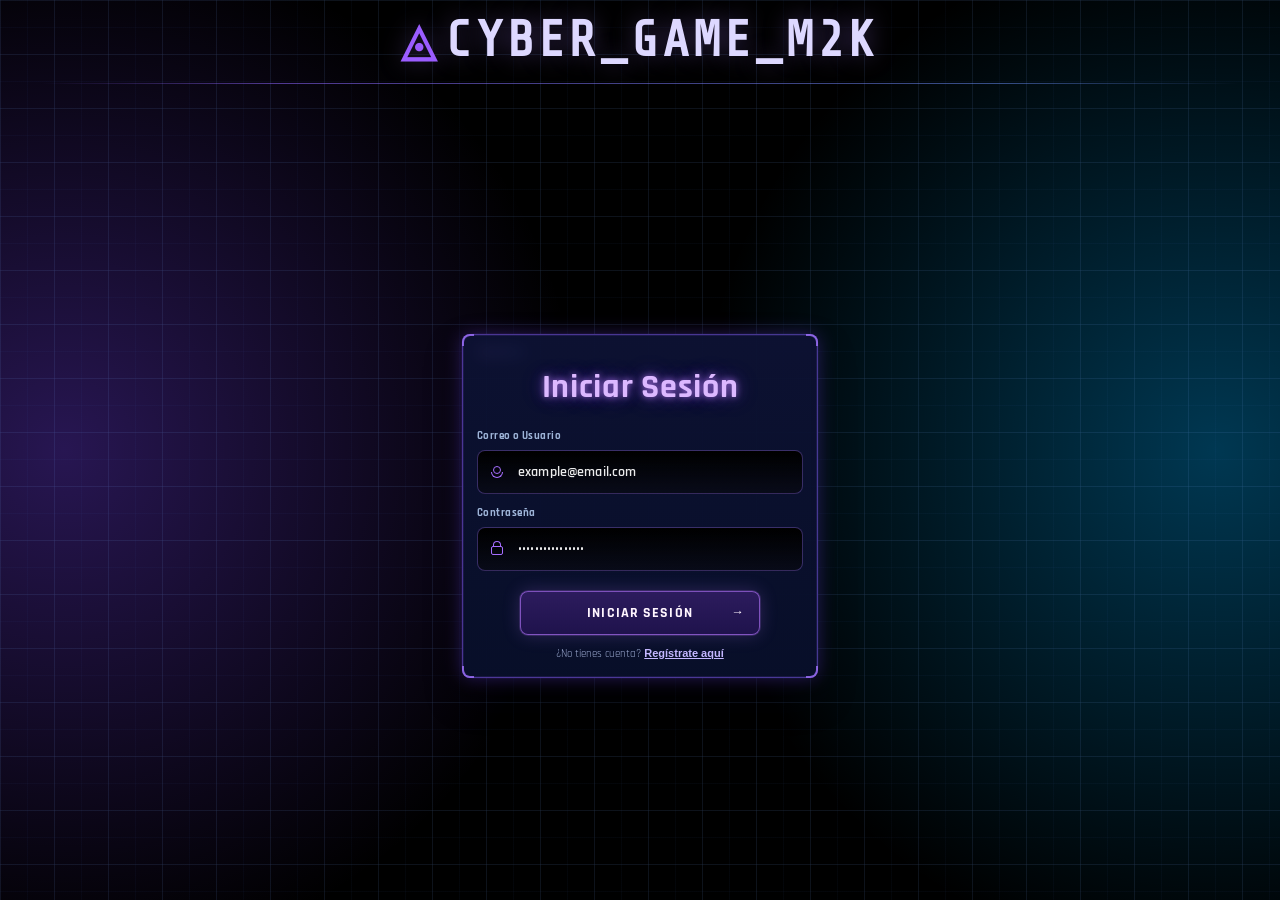
==== commit cd4361b1: "Add files via upload" ====
--- a/login.html
+++ b/login.html
@@ -13,7 +13,7 @@
 <body class="login-page">
     <div class="login-grid-overlay" aria-hidden="true"></div>
     <div class="container login-shell">
-        <h1 id="main-title"><span class="brand-shield">◬</span> CYBER_GAME</h1>
+        <h1 id="main-title"><span class="brand-shield">◬</span> CYBER_GAME_M2K</h1>
 
         <div class="card login-card">
             <div class="corner corner-tl" aria-hidden="true"></div>
--- a/style.css
+++ b/style.css
@@ -6,13 +6,17 @@
 body {
     margin: 0;
     min-height: 100vh;
-    background: linear-gradient(135deg, #2d1b69, #4c1d95, #7c3aed);
+    padding: 20px;
+    overflow: hidden;
     display: flex;
     flex-direction: column;
     align-items: center;
     justify-content: center;
     gap: 20px;
-    padding: 20px;
+    background:
+        radial-gradient(circle at 16% 20%, rgba(122, 68, 255, 0.22), transparent 44%),
+        radial-gradient(circle at 82% 84%, rgba(0, 173, 255, 0.18), transparent 38%),
+        linear-gradient(140deg, #1a1040 0%, #090b35 50%, #051a3a 100%);
 }
 
 #main-title {
@@ -63,20 +67,24 @@
 }
 
 button {
-    width: 100%;
-    padding: 12px;
-    border: none;
+    width: min(240px, 100%);
+    min-height: 44px;
+    padding: 10px 14px;
+    border: 1px solid rgba(139, 92, 246, 0.62);
     border-radius: 8px;
-    background: #8b5cf6;
+    background: linear-gradient(180deg, rgba(139, 92, 246, 0.28), rgba(124, 58, 237, 0.28));
     color: white;
     font-size: 15px;
     font-weight: bold;
     cursor: pointer;
-    transition: background 0.3s;
+    transition: transform 0.2s ease, box-shadow 0.2s ease;
+    position: relative;
+    box-shadow: 0 0 0 1px rgba(139, 92, 246, 0.18), 0 0 18px rgba(139, 92, 246, 0.22);
 }
 
 button:hover {
-    background: #7c3aed;
+    transform: translateY(-2px);
+    box-shadow: 0 0 0 1px rgba(139, 92, 246, 0.28), 0 0 22px rgba(139, 92, 246, 0.32);
 }
 
 .link {
@@ -233,33 +241,33 @@
     align-items: center;
     justify-content: center;
     gap: 10px;
-    width: 100%;
-    padding: 14px;
-    border: none;
+    width: min(240px, 100%);
+    min-height: 44px;
+    padding: 10px 14px;
+    border: 1px solid rgba(139, 92, 246, 0.62);
     border-radius: 8px;
-    background: linear-gradient(135deg, #8b5cf6, #7c3aed);
+    background: linear-gradient(180deg, rgba(139, 92, 246, 0.28), rgba(124, 58, 237, 0.28));
     color: white;
     font-size: 16px;
     font-weight: 600;
     cursor: pointer;
-    transition: all 0.3s ease;
-    box-shadow: 0 4px 12px rgba(139, 92, 246, 0.3);
+    transition: transform 0.2s ease, box-shadow 0.2s ease;
+    box-shadow: 0 0 0 1px rgba(139, 92, 246, 0.18), 0 0 18px rgba(139, 92, 246, 0.22);
 }
 
 .menu-btn:hover {
-    background: linear-gradient(135deg, #9d70f9, #8b5cf6);
     transform: translateY(-2px);
-    box-shadow: 0 6px 16px rgba(139, 92, 246, 0.5);
+    box-shadow: 0 0 0 1px rgba(139, 92, 246, 0.28), 0 0 22px rgba(139, 92, 246, 0.32);
 }
 
 .logout-btn {
-    background: linear-gradient(135deg, #ef4444, #dc2626);
-    box-shadow: 0 4px 12px rgba(239, 68, 68, 0.3);
+    border-color: rgba(239, 68, 68, 0.62);
+    background: linear-gradient(180deg, rgba(239, 68, 68, 0.28), rgba(220, 38, 38, 0.28));
+    box-shadow: 0 0 0 1px rgba(239, 68, 68, 0.18), 0 0 18px rgba(239, 68, 68, 0.22);
 }
 
 .logout-btn:hover {
-    background: linear-gradient(135deg, #f87171, #ef4444);
-    box-shadow: 0 6px 16px rgba(239, 68, 68, 0.5);
+    box-shadow: 0 0 0 1px rgba(239, 68, 68, 0.28), 0 0 22px rgba(239, 68, 68, 0.32);
 }
 
 .menu-btn span {
@@ -377,6 +385,7 @@
 
 .history-actions .menu-btn {
     text-decoration: none;
+    width: min(240px, 100%);
 }
 
 .history-menu {
@@ -589,18 +598,21 @@
     display: inline-flex;
     align-items: center;
     justify-content: center;
+    min-width: 240px;
+    min-height: 44px;
     padding: 10px 14px;
     border-radius: 10px;
-    background: linear-gradient(135deg, #8b5cf6, #7c3aed);
+    background: linear-gradient(180deg, rgba(139, 92, 246, 0.28), rgba(124, 58, 237, 0.28));
     color: #ffffff;
     text-decoration: none;
     font-weight: 700;
-    border: none;
-    box-shadow: 0 4px 12px rgba(139, 92, 246, 0.25);
+    border: 1px solid rgba(139, 92, 246, 0.62);
+    box-shadow: 0 0 0 1px rgba(139, 92, 246, 0.18), 0 0 18px rgba(139, 92, 246, 0.22);
 }
 
 .history-item-button:hover {
-    background: linear-gradient(135deg, #9d70f9, #8b5cf6);
+    transform: translateY(-2px);
+    box-shadow: 0 0 0 1px rgba(139, 92, 246, 0.28), 0 0 22px rgba(139, 92, 246, 0.32);
 }
 
 .history-item.is-active,
--- a/login.css
+++ b/login.css
@@ -2,21 +2,21 @@
    LOGIN - CYBER CLONE
    ================================ */
 
+/* ================================
+   FONDO LOGIN - ESTILO CYBER_GAME
+   ================================ */
 body.login-page {
-    margin: 0;
-    min-height: 100vh;
-    padding: 0;
+    position: relative;
     overflow: hidden;
-    display: flex;
-    align-items: center;
-    justify-content: center;
+    padding: 16px;
     background:
-        radial-gradient(circle at 16% 20%, rgba(122, 68, 255, 0.22), transparent 44%),
-        radial-gradient(circle at 82% 84%, rgba(0, 173, 255, 0.18), transparent 38%),
-        linear-gradient(140deg, #1a1040 0%, #090b35 50%, #051a3a 100%);
-}
-
-body.login-page .login-grid-overlay {
+        radial-gradient(circle at 5% 50%, rgba(122, 68, 255, 0.32), transparent 40%),
+        radial-gradient(circle at 95% 50%, rgba(0, 173, 255, 0.32), transparent 40%),
+        linear-gradient(180deg, #000000 0%, #000000 100%);
+}
+
+body.login-page::before {
+    content: '';
     position: fixed;
     inset: 0;
     pointer-events: none;
@@ -27,7 +27,9 @@
         linear-gradient(90deg, rgba(95, 139, 232, 0.14) 1px, transparent 1px);
     background-size: 54px 54px, 54px 54px, 27px 27px, 27px 27px;
     opacity: 0.3;
-}
+    z-index: 0;
+}
+
 
 body.login-page .login-shell {
     position: relative;
@@ -42,17 +44,17 @@
 
 body.login-page #main-title {
     margin: 0;
-    width: min(760px, calc(100vw - 24px));
+    width: min(500px, calc(100vw - 24px));
     display: flex;
     align-items: center;
     justify-content: center;
-    gap: 10px;
+    gap: 5px;
     color: #ddd8ff;
     font-family: 'Share Tech Mono', monospace;
-    font-size: clamp(28px, 4vw, 36px);
+    font-size: clamp(50px, 3vw, 30px);
     letter-spacing: 0.08em;
     font-weight: 700;
-    text-shadow: 0 0 16px rgba(168, 130, 255, 0.34);
+    text-shadow: 0 0 25px rgba(168, 130, 255, 0.34);
     position: fixed;
     top: 12px;
     left: 50%;
@@ -92,6 +94,47 @@
     color: #f4eeff;
 }
 
+body.login-page .login-card:hover {
+    transform: translateY(-8px);
+    box-shadow:
+        inset 0 0 0 1px rgba(160, 110, 255, 0.12),
+        0 0 40px rgba(140, 80, 255, 0.32),
+        0 36px 68px rgba(2, 4, 16, 0.55);
+}
+
+body.login-page .login-card::before {
+    content: '';
+    position: absolute;
+    left: -2px;
+    top: -2px;
+    right: -2px;
+    bottom: -2px;
+    border-radius: 14px;
+    padding: 2px;
+    background: linear-gradient(90deg, rgba(140,90,255,0.12), rgba(80,160,255,0.08));
+    -webkit-mask: linear-gradient(#fff 0 0) content-box, linear-gradient(#fff 0 0);
+    mask: linear-gradient(#fff 0 0) content-box, linear-gradient(#fff 0 0);
+    -webkit-mask-composite: xor;
+    mask-composite: exclude;
+    pointer-events: none;
+    filter: blur(6px) saturate(120%);
+    opacity: 0.9;
+}
+
+body.login-page .login-card::after {
+    content: '';
+    position: absolute;
+    left: 14px;
+    top: 14px;
+    width: 48px;
+    height: 6px;
+    border-radius: 6px;
+    background: linear-gradient(90deg, rgba(201,140,255,0.9), rgba(106,146,255,0.75));
+    filter: blur(8px);
+    opacity: 0.12;
+    pointer-events: none;
+}
+
 body.login-page .corner {
     position: absolute;
     width: 12px;
@@ -229,20 +272,21 @@
 
 body.login-page .input-wrap input {
     width: 100%;
-    min-height: 36px;
+    min-height: 44px;
     margin: 0;
-    padding: 7px 10px 7px 34px;
-    border-radius: 5px;
+    padding: 10px 12px 10px 40px;
+    border-radius: 8px;
     border: 1px solid rgba(112, 86, 192, 0.48);
-    background: #000000 !important;
+    background: linear-gradient(180deg, #000000 0%, rgba(8,8,12,0.6) 100%) !important;
     color: #ffffff !important;
     -webkit-text-fill-color: #ffffff;
     caret-color: #ffffff;
     font-family: 'Rajdhani', sans-serif;
-    font-size: 13px;
+    font-size: 14px;
     font-weight: 600;
     letter-spacing: 0.01em;
     outline: none;
+    transition: box-shadow 160ms ease, border-color 160ms ease;
 }
 
 body.login-page .input-wrap input:-webkit-autofill,
@@ -266,23 +310,34 @@
 }
 
 body.login-page .btn {
-    width: 100%;
-    min-height: 40px;
-    margin-top: 6px;
+    width: min(240px, 100%);
+    min-height: 44px;
+    margin-top: 8px;
     border: 1px solid rgba(183, 118, 255, 0.62);
-    border-radius: 5px;
-    background: linear-gradient(180deg, #7a2fd1 0%, #5d1fa8 100%);
+    border-radius: 8px;
+    background: linear-gradient(180deg, rgba(138, 63, 224, 0.28) 0%, rgba(93, 31, 168, 0.28) 100%);
     color: #fff6ff;
     font-family: 'Rajdhani', sans-serif;
     font-size: 14px;
     letter-spacing: 0.08em;
     font-weight: 800;
     text-transform: uppercase;
-    box-shadow: inset 0 -1px 0 rgba(243, 198, 255, 0.4), 0 0 14px rgba(157, 68, 255, 0.5);
+    box-shadow: 0 0 0 1px rgba(183, 118, 255, 0.18), 0 0 18px rgba(183, 118, 255, 0.22);
+    transition: transform 140ms ease, box-shadow 140ms ease;
+    position: relative;
+    align-self: center;
+}
+
+body.login-page .btn::before {
+    content: '→';
+    position: absolute;
+    right: 14px;
+    font-size: 0.9em;
 }
 
 body.login-page .btn:hover {
-    background: linear-gradient(180deg, #8640db 0%, #6828b7 100%);
+    transform: translateY(-2px);
+    box-shadow: 0 0 0 1px rgba(183, 118, 255, 0.28), 0 0 22px rgba(183, 118, 255, 0.32);
 }
 
 body.login-page .toggle-text {
@@ -308,13 +363,13 @@
 
 @media (max-width: 560px) {
     body.login-page .login-shell {
-        width: calc(100vw - 20px);
+        width: calc(800px - 20px);
         gap: 18px;
         padding-top: 112px;
     }
 
     body.login-page #main-title {
-        font-size: 24px;
+        font-size: 32px;
         padding-bottom: 12px;
         top: 10px;
     }
@@ -323,3 +378,5 @@
         font-size: 38px;
     }
 }
+
+
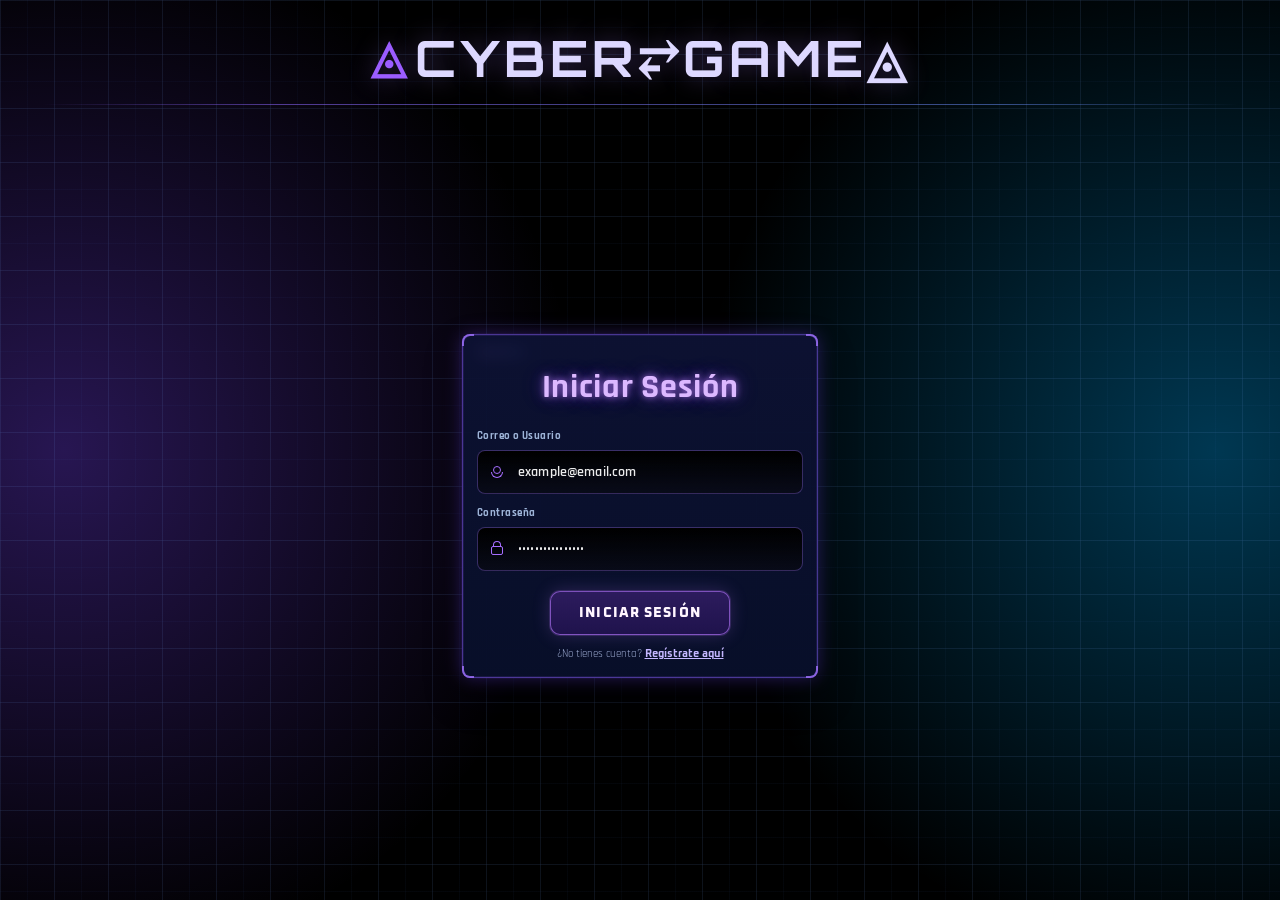
==== commit 8478c4a5: "cambiosdenada:)" ====
--- a/login.html
+++ b/login.html
@@ -8,12 +8,12 @@
     <link rel="stylesheet" href="login.css">
     <link rel="preconnect" href="https://fonts.googleapis.com">
     <link rel="preconnect" href="https://fonts.gstatic.com" crossorigin>
-    <link href="https://fonts.googleapis.com/css2?family=Rajdhani:wght@500;600;700;800&family=Share+Tech+Mono&display=swap" rel="stylesheet">
+    <link href="https://fonts.googleapis.com/css2?family=Orbitron:wght@400;500;600;700;800;900&family=Rajdhani:wght@500;600;700;800&family=Share+Tech+Mono&display=swap" rel="stylesheet">
 </head>
 <body class="login-page">
     <div class="login-grid-overlay" aria-hidden="true"></div>
     <div class="container login-shell">
-        <h1 id="main-title"><span class="brand-shield">◬</span> CYBER_GAME_M2K</h1>
+        <h1 id="main-title"><span class="brand-shield">◬</span> CYBER⥂GAME◬</h1>
 
         <div class="card login-card">
             <div class="corner corner-tl" aria-hidden="true"></div>
--- a/style.css
+++ b/style.css
@@ -1,7 +1,140 @@
+@import url('https://fonts.googleapis.com/css2?family=Oxanium:wght@400;500;600;700;800&display=swap');
+
+:root {
+    --cyber-ui-font: 'Oxanium', sans-serif;
+}
+
 * {
     box-sizing: border-box;
     font-family: 'Segoe UI', Tahoma, sans-serif;
 }
+
+button,
+.menu-btn,
+.soc-nav-btn,
+.config-start-btn,
+.history-menu-item,
+.tutorial-btn,
+.profile-quick-panel .menu-btn {
+    font-family: var(--cyber-ui-font) !important;
+}
+
+body.menu-page .menu-welcome,
+body.profile-page .profile-user-name,
+#partida .profile-name,
+body.history-cyber .history-topbar p {
+    font-family: var(--cyber-ui-font) !important;
+}
+
+/* Strong enforcement: apply Oxanium to all interactive controls and visible user name labels */
+button,
+input[type=button],
+input[type=submit],
+input[type=reset],
+.menu-btn,
+.menu-btn *,
+.soc-nav-btn,
+.soc-nav-btn *,
+.config-start-btn,
+.config-start-btn *,
+.history-menu-item,
+.history-nav-actions .menu-btn,
+.profile-quick-panel .menu-btn,
+.menu-opciones .menu-btn,
+.tutorial-btn,
+.soc-left-col .profile-name,
+.profile-user-name,
+#partida .profile-name,
+.menu-welcome,
+.history-topbar p,
+.profile-data-value,
+.toggle-text a,
+.menu-btn span,
+button span {
+    font-family: var(--cyber-ui-font) !important;
+    font-optical-sizing: auto !important;
+}
+
+/* Utility classes for Oxanium with specific weights */
+.oxanium-400 { font-family: var(--cyber-ui-font); font-weight: 400; font-style: normal; }
+.oxanium-500 { font-family: var(--cyber-ui-font); font-weight: 500; font-style: normal; }
+.oxanium-600 { font-family: var(--cyber-ui-font); font-weight: 600; font-style: normal; }
+.oxanium-700 { font-family: var(--cyber-ui-font); font-weight: 700; font-style: normal; }
+.oxanium-800 { font-family: var(--cyber-ui-font); font-weight: 800; font-style: normal; }
+
+/* Remove decorative pseudo-elements added in component-specific CSS */
+.menu-btn::before,
+.menu-btn::after,
+.menu-btn *::before,
+.menu-btn *::after,
+.menu-btn-primary::before,
+.menu-btn-secondary::before,
+.menu-btn-danger::before,
+.history-nav-actions .menu-btn::before,
+.profile-quick-panel .menu-btn::before,
+.logout-btn::before {
+    content: none !important;
+}
+
+/* Make buttons longer, with friendlier padding and slightly more vibrant colors */
+button,
+input[type=button],
+input[type=submit],
+input[type=reset],
+.menu-btn,
+.soc-nav-btn,
+.config-start-btn,
+.history-menu-item,
+.profile-quick-panel .menu-btn,
+.menu-opciones .menu-btn {
+    padding: 10px 18px !important;
+    min-width: 180px !important;
+    width: auto !important;
+    border-radius: 10px !important;
+}
+
+/* Primary: slightly brighter cyan */
+.menu-btn-primary,
+.config-start-btn.menu-btn-primary {
+    border-color: rgb(35, 231, 255);
+    color: #e6ffff;
+    background: linear-gradient(180deg, rgba(10, 140, 170, 0.18) 0%, rgba(8, 110, 140, 0.18) 100%);
+    box-shadow: 
+        0 0 0 1px rgba(35, 231, 255, 0.28),
+        0 0 28px rgba(35, 231, 255, 0.18);
+}
+
+/* Secondary: slightly stronger purple */
+.menu-btn-secondary {
+    border-color: rgba(150, 100, 255, 0.9);
+    color: #e9e7ff;
+    background: transparent;
+    box-shadow: 
+        0 0 0 1px rgba(150, 100, 255, 0.14),
+        0 0 20px rgba(150, 100, 255, 0.12);
+}
+
+/* Danger: slightly stronger red */
+.menu-btn-danger {
+    border-color: rgba(255, 80, 120, 0.9);
+    color: #fff2f4;
+    background: transparent;
+    box-shadow: 
+        0 0 0 1px rgba(255, 80, 120, 0.12),
+        0 0 18px rgba(255, 80, 120, 0.08);
+}
+
+/* Specific red glow for the logout button */
+.logout-btn {
+    border-color: rgba(255, 80, 120, 0.95);
+    color: #fff2f4;
+    background: transparent;
+    box-shadow: 
+        0 0 0 1px rgba(255, 80, 120, 0.28),
+        0 0 32px rgba(255, 80, 120, 0.36);
+}
+/* Ensure inner spans don't constrain button length */
+.menu-btn span, button span { display: inline-block; }
 
 body {
     margin: 0;
@@ -24,6 +157,9 @@
     font-weight: 900;
     color: #e0e7ff;
     margin: 0;
+    font-family: 'Orbitron', sans-serif;
+    font-optical-sizing: auto;
+    font-style: normal;
     text-shadow: 0 0 12px rgba(99, 102, 241, 0.8);
     letter-spacing: 4px;
 }
--- a/login.css
+++ b/login.css
@@ -50,13 +50,15 @@
     justify-content: center;
     gap: 5px;
     color: #ddd8ff;
-    font-family: 'Share Tech Mono', monospace;
+    font-family: 'Orbitron', sans-serif;
+    font-optical-sizing: auto;
     font-size: clamp(50px, 3vw, 30px);
     letter-spacing: 0.08em;
     font-weight: 700;
+    font-style: normal;
     text-shadow: 0 0 25px rgba(168, 130, 255, 0.34);
     position: fixed;
-    top: 12px;
+    top: clamp(22px, 2vw, 30px);
     left: 50%;
     transform: translateX(-50%);
     z-index: 3;
@@ -329,7 +331,7 @@
 }
 
 body.login-page .btn::before {
-    content: '→';
+    content: '';
     position: absolute;
     right: 14px;
     font-size: 0.9em;
